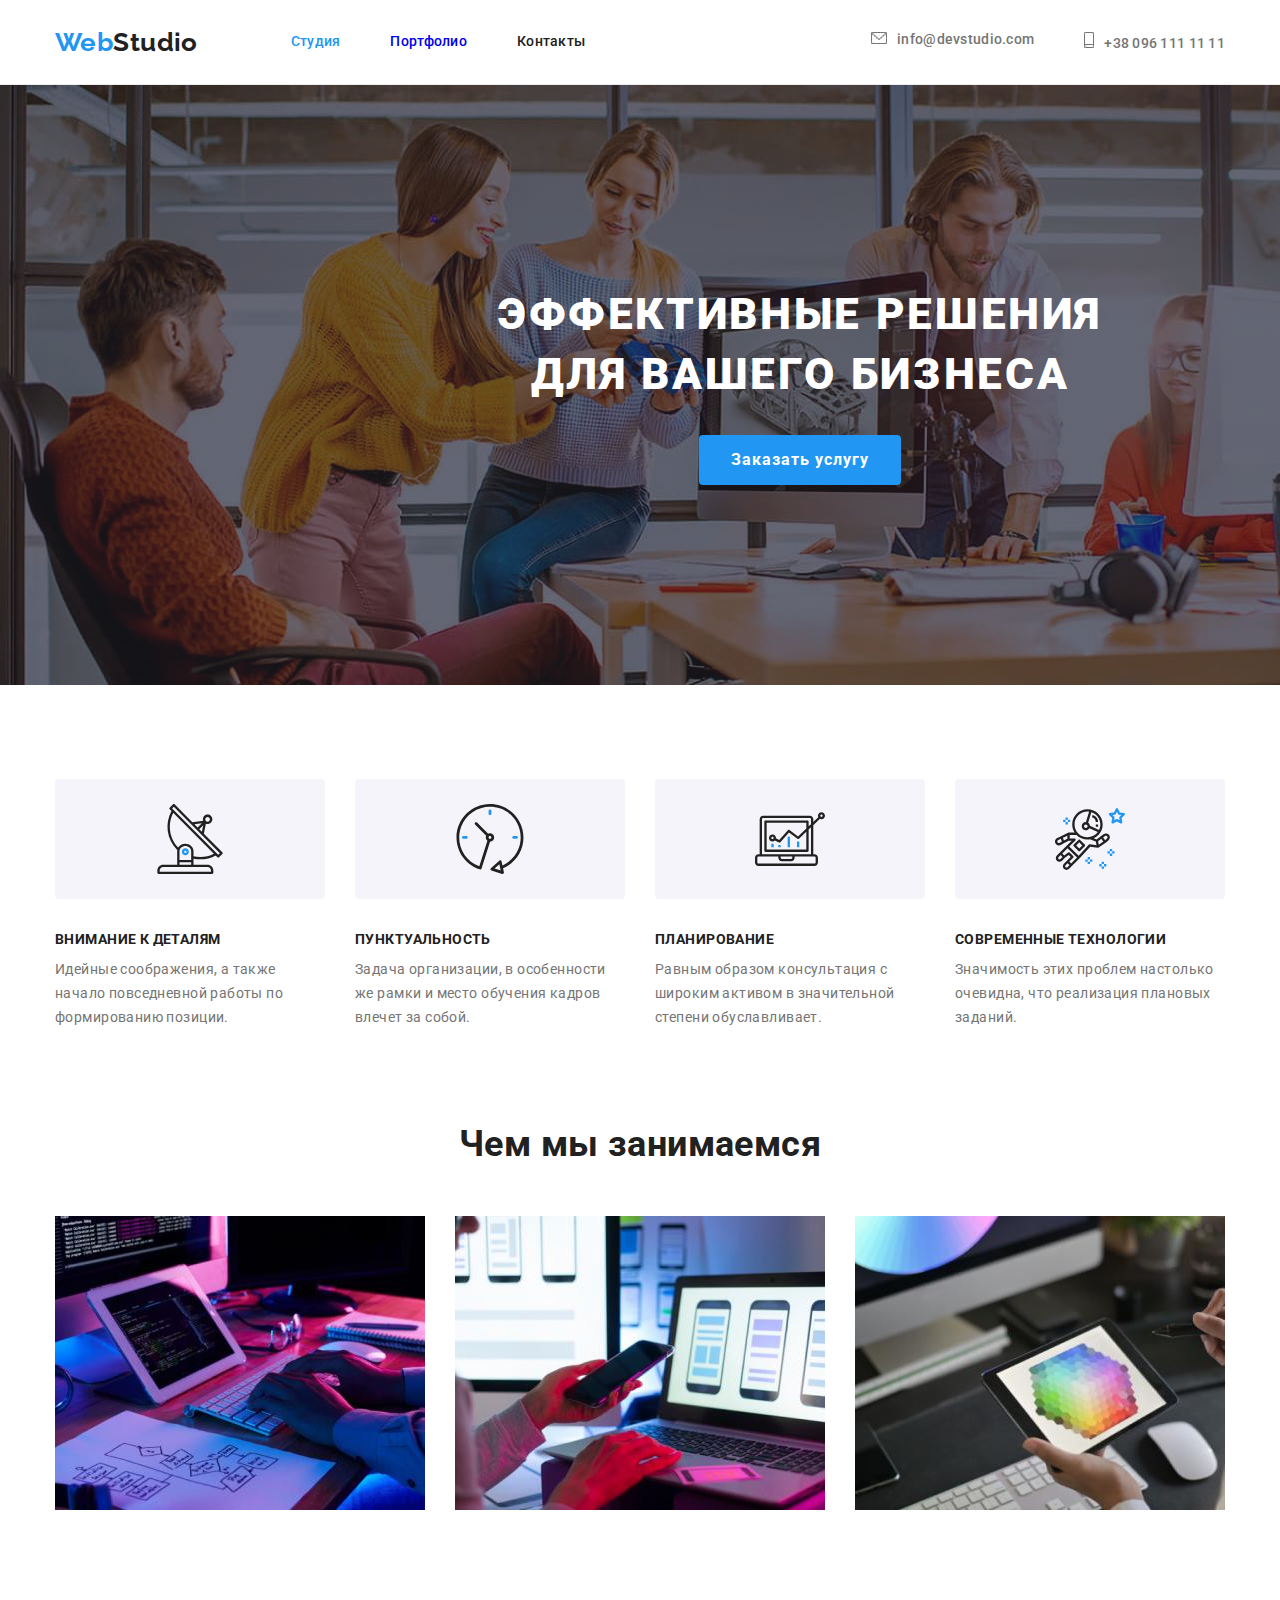
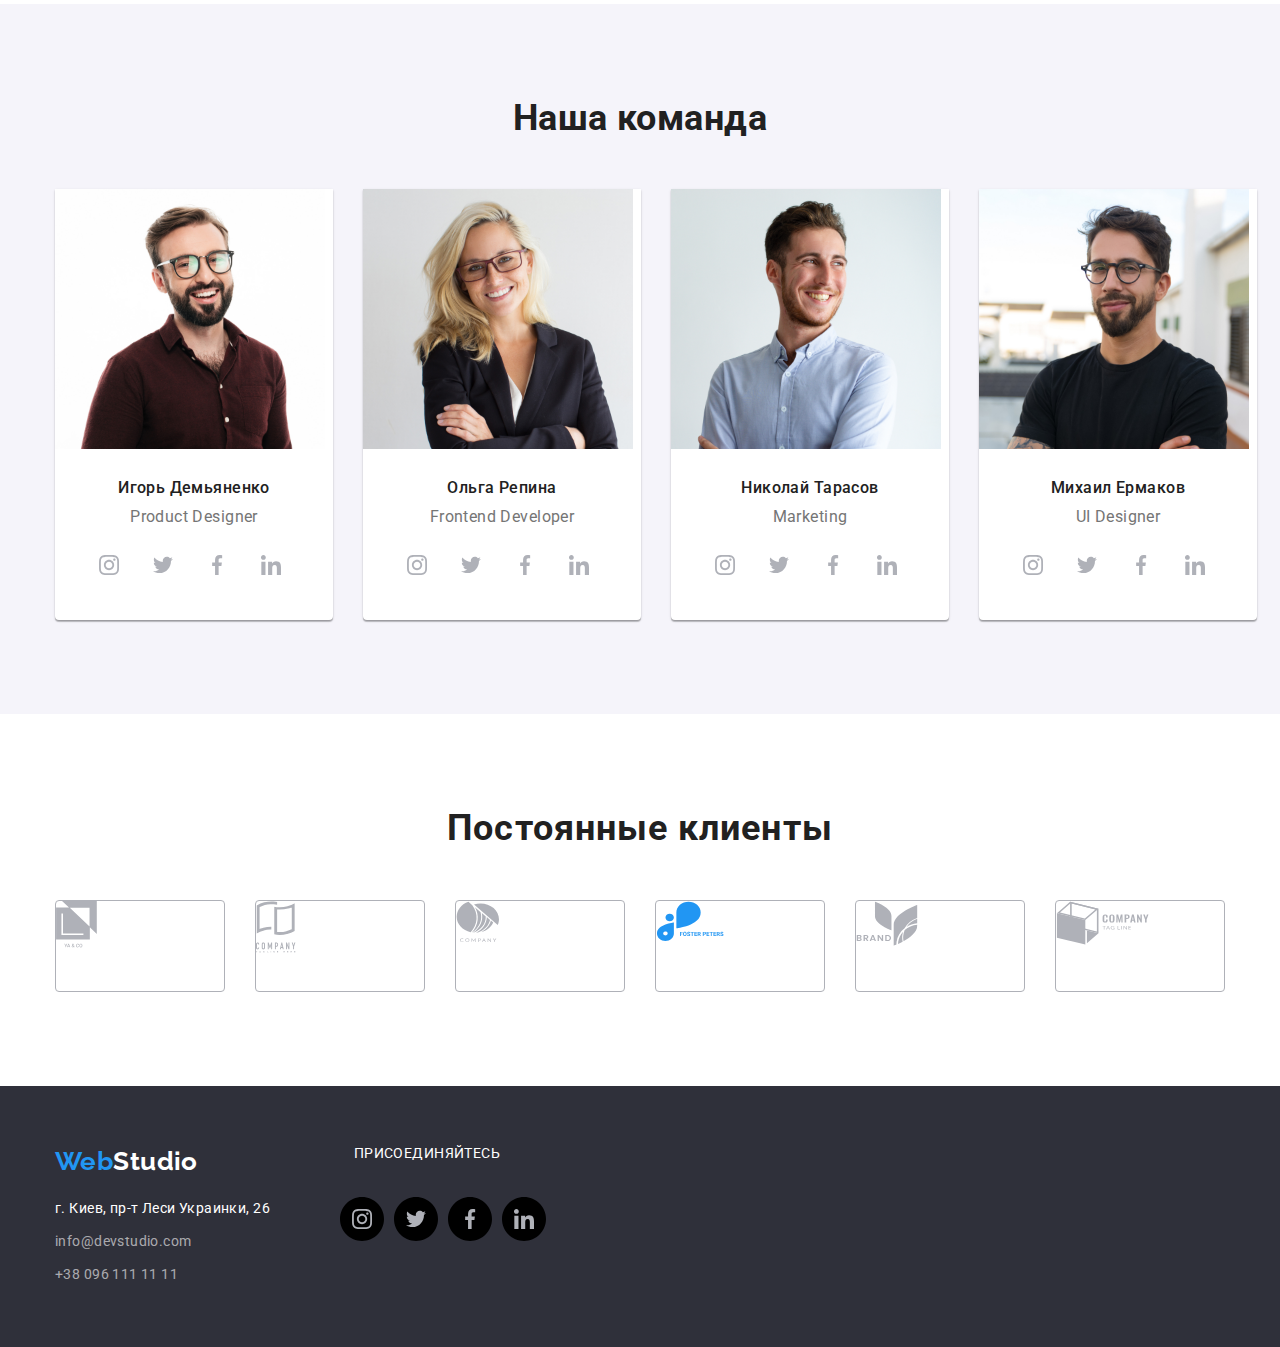
==== index.html @ 43d8c576 "home-work-help" ====
<!DOCTYPE html>
<html lang="ru">
<head>
    <meta charset="UTF-8">
    <meta http-equiv="X-UA-Compatible" content="IE=edge">
    <meta name="viewport" content="width=, initial-scale=1.0">
    <title>Document</title>
    <link href="https://fonts.googleapis.com/css2?family=Raleway:wght@700&family=Roboto:wght@400;500;700;900&display=swap"
        rel="stylesheet">
    <link rel="stylesheet" href="https://cdnjs.cloudflare.com/ajax/libs/modern-normalize/1.1.0/modern-normalize.min.css">  
 <link rel="stylesheet" href="./css/styles.css">
</head>

<body class="">
    
    <!-- шапка -->
   
    <header class="page-header"> 
        <div class="conteiner main-nav">  
        <nav class="contacts-header">
        <a class="logo" href ="">Web<span class="colortext">Studio</span></a> 
          <ul class="contacts">
                <li class="item"><a href="" class="contacts-link current">Студия</a></li>
                <li class="item"><a href="./portfolio.html" class="contacts-link">Портфолио</a></li>
                <li class="item"><a href="" class="contacts-link">Контакты</a></li>
            </ul>
       </nav>
            <ul class="social-link">
                <li class="items"><a href="mailto:info@devstudio.com" class="social-link-mail">info@devstudio.com</a>
                </li>
                <li class="items"><a href="tel:+380961111111" class="social-link-tel">+38 096 111 11 11</a>
                </li>
         </ul>
  
      </div>
    
    </header>
    <!-- Заказать услугу -->
    <main>
        <section class="section-main">
             <div class="conteiner">
       <h1 class="post-titel">Эффективные решения для вашего бизнеса</h1>
       <button class="post-button" type="button">Заказать услугу</button>
    
     </div>
    </section>
<!-- особенности -->
    <section class="section">
    <div class="conteiner">
<h2 hidden>Преимущества</h2>
<ul class="icon-benefit">
    <li> 
        <svg class="icon-decor" width="270" height="120">
        <use href="./imeges/icons.svg#icon-Group-1"></use></svg>
</li>
<li>
    <svg class="icon-decor" width="270" height="120">
    <use href="./imeges/icons.svg#icon-Group-2"></use></svg>
</li>
<li>
  <svg class="icon-decor" width="270" height="120">
 <use href="./imeges/icons.svg#icon-Group-3"></use></svg>
   
</li>
<li>
    <svg class="icon-decor" width="270" height="120">
    <use href="./imeges/icons.svg#icon-Group-4"></use></svg>
  
</li>
</ul>
<ul class="benefits">   
<li class="benefits-li">
    <h3 class="benefits-title">Внимание к деталям</h3>
    <p class="benefits-post">Идейные соображения, а также начало повседневной работы по формированию позиции.</p>
</li>
<li class="benefits-li clock">
   <h3 class="benefits-title">Пунктуальность</h3> 
   <p class="benefits-post">Задача организации, в особенности же рамки и место обучения кадров влечет за собой.</p>
</li>
<li class="benefits-li diagram">
   <h3 class="benefits-title">Планирование</h3> 
    <p class="benefits-post">Равным образом консультация с широким активом в значительной степени обуславливает.</p>
</li>
<li class="benefits-li astronaut">
    <h3 class="benefits-title">Современные технологии</h3>
    <p class="benefits-post">Значимость этих проблем настолько очевидна, что реализация плановых заданий.</p>
</li>
     </ul>  
     </div> 
    </section>
<!-- Чем мы занимаемся -->
        <section class="section over-work">
        <div class="conteiner">

      <h2 class="work">Чем мы занимаемся</h2>
          <ul class="gallery">
         <li class="foto">
         <img src="./imeges/box1.jpg" alt="робота на компьютере" width="370">
        </li>
           <li class="foto">
            <img src="./imeges/box2.jpg" alt="на экране ноутбука изображение мобильных телефонов" width="370">
        </li>
          <li class="foto">
            <img src="./imeges/box3.jpg" alt="на экране планшета изображена разноцветная геометрическая фигура" width="370">
           </li> 
        </ul>
  
    </div>
        </section>
<!-- Наша команда -->
        <section class="section over-comand">
<div class="conteiner comand">
            <h2 class="team">Наша команда</h2>
         <ul class="team-over">
            <li class="team-block">
                <img class="team-foto" src="./imeges/foto.jpg" alt="фото мужчины в очках и коричневой рубашке- Игорь Демьяненко" width="270">
                <h3 class="team-member">Игорь Демьяненко</h3>   
                <p class="team-post" lang="en">Product Designer</p>
        
            <ul class="icon-teams">
                <li>
                    <a class="icon-teams-link" href="">
                    <svg class="icon-link" width="44" height="44">
                    <use href="./imeges/icons.svg#icon-Ellipse-1"></use>
                    </svg></a>
                </li>
           
                <li class="">
                    <a class="icon-teams-link" href="">
                    <svg class="icon-link" width="44" height="44">
                        <use href="./imeges/icons.svg#icon-Ellipse-2"></use>
                    </svg></a>
                </li>
                <li>
                    <a class="icon-teams-link" href="">
                    <svg class="icon-link"width="44" height="44" >
                    <use href="./imeges/icons.svg#icon-Ellipse-3"></use>
                    </svg></a>
                </li>
                <li>
                    <a class="icon-teams-link" href="">
                    <svg class="icon-link" width="44" height="44">
                    <use href="./imeges/icons.svg#icon-Ellipse-4"></use>
                    </svg></a>
                </li>
              
            </ul>
            </li>
          
         <li class="team-block">
                <img class="team-foto" src="./imeges/foto(1).jpg" alt="фото блондинки в очках-Ольга Репина" width="270">
                <h3 class="team-member">Ольга Репина</h3> 
                <p class="team-post" lang="en">Frontend Developer</p>
        <ul class="icon-teams">
        <li>
            <a class="icon-teams-link" href="">
                <svg class="icon-link" width="44" height="44">
                <use href="./imeges/icons.svg#icon-Ellipse-1"></use>
                </svg></a>
        </li>
        <li>
            <a class="icon-teams-link" href="icon-teams-link">
                <svg class="icon-link" width="44" height="44">
                <use href="./imeges/icons.svg#icon-Ellipse-2"></use>
                </svg></a>
        </li>
        <li>
            <a class="icon-teams-link" href="icon-teams-link">
                <svg class="icon-link" width="44" height="44">
                <use href="./imeges/icons.svg#icon-Ellipse-3"></use>
                </svg></a>
        </li>
        <li>
            <a class="icon-teams-link" href="icon-teams-link">
                <svg class="icon-link" width="44" height="44">
                <use href="./imeges/icons.svg#icon-Ellipse-4"></use>
                </svg></a>
        </li>
   
        </ul>
           </li> 
            
           <li class="team-block">
                <img class="team-foto" src="./imeges/foto(3).jpg" alt="фото мужчины в голубой рушке-Николай Тарасов" width="270">
             <h3 class="team-member">Николай Тарасов</h3>
                <p class="team-post" lang="en">Marketing</p>
        <ul class="icon-teams">
            <li>
                <a class="icon-teams-link" href="">
                <svg class="icon-link" width="44" height="44">
                    <use href="./imeges/icons.svg#icon-Ellipse-1"></use>
                </svg></a>
            </li>
            <li>
                <a class="icon-teams-link" href="">
                <svg class="icon-link" width="44" height="44">
                    <use href="./imeges/icons.svg#icon-Ellipse-2"></use>
                </svg></a>
            </li>
            <li>
                <a class="icon-teams-link" href="">
                <svg class="icon-link" width="44" height="44">
                <use href="./imeges/icons.svg#icon-Ellipse-3"></use>
                </svg></a>
            </li>
            <li>
                <a class="icon-teams-link" href="">
                <svg class="icon-link" width="44" height="44">
                <use href="./imeges/icons.svg#icon-Ellipse-4"></use>
                </svg></a>
            </li>
        </ul>
            </li>
         <li class="team-block">
                <img class="team-foto" src="./imeges/foto(4).jpg" alt="фото мужчина в очках и черной футболке-Михаил Ермаков" width="270">
                <h3 class="team-member">Михаил Ермаков</h3> 
                <p class="team-post" lang="en">UI Designer</p>
        <ul class="icon-teams">
            <li>
                <a class="icon-teams-link" href="">
                    <svg class="icon-link" width="44" height="44">
                    <use href="./imeges/icons.svg#icon-Ellipse-1"></use>
                    </svg></a>
            </li>
            <li>
                <a class="icon-teams-link" href="">
                    <svg class="icon-link" width="44" height="44">
                    <use href="./imeges/icons.svg#icon-Ellipse-2"></use>
                    </svg></a>
            </li>
            <li>
                <a class="icon-teams-link" href="">
                    <svg class="icon-link" width="44" height="44">
                    <use href="./imeges/icons.svg#icon-Ellipse-3"></use>
                    </svg></a>
            </li>
            <li>
                <a class="icon-teams-link" href="">
                    <svg class="icon-link" width="44" height="44">
                    <use href="./imeges/icons.svg#icon-Ellipse-4"></use>
                    </svg></a>
            </li>
        </ul>
        </li>
   </ul>
    </div> 
        </section> 
  
    </main>

    <!-- Постоянные клиенты  -->
    <section class="section">
        <div class="conteiner">
            <h2 class="clients">Постоянные клиенты</h2>
            <ul class="logo-clients">
            <li>
                <a href="" class="logo-link">
                <svg class="icon-logo" width="41" height="46.7">
                    <use href="./imeges/icons.svg#icon-logo-1"></use>
                </svg>
                </a>
            </li>

            <li>
                <a href="" class="logo-link">
                <svg class="icon-logo" width="40" height="52">
                <use href="./imeges/icons.svg#icon-logo-2" class="hoho"></use>
                </svg>
                </a>
            </li> 
                
            <li>
                <a href="" class="logo-link">
                <svg class="icon-logo" width="43.46" height="41.18">
                <use href="./imeges/icons.svg#icon-logo-3"></use>
                </svg>
                </a>
            </li>
                
            <li>
                <a href="" class="logo-link">
                <svg class="icon-logo" width="84.44" height="40.62">
                <use href="./imeges/icons.svg#icon-logo-4"></use>
                </svg>
                </a>
            </li>
                
            <li>
                <a href="" class="logo-link">
                <svg class="icon-logo" width="62.54" height="45.43">
                <use href="./imeges/icons.svg#icon-logo-5"></use>
                </svg>
                </a>
                </li>
               
            <li>
                <a href="" class="logo-link">
                <svg class="icon-logo" width="93.79" height="43.93">
                <use href="./imeges/icons.svg#icon-logo-6"></use>
                </svg>
                </a>
            </li>
            </ul>
        </div>
    </section>
<!-- Подвал -->
    <footer class="footer">
<div class="conteiner">
    <div class="footer-box">
    <a class="logo web" href="">Web<span class="studiocolor">Studio</span></a>
     <p class="social-click">присоединяйтесь</p> 
     </div>
      
     <div class="footer-box-link">
    <address class="address">
            <ul class="link">
                <li class="lk-footer"><a href="" class="link-address">г. Киев, пр-т Леси Украинки, 26</a></li>
                <li class="lk-footer"><a href="mailto:info@devstudio.com" class="link-mail">info@devstudio.com</a></li>
                <li class="lk-footer"><a href="tel:+380961111111" class="link-tel">+38 096 111 11 11</a></li>
            </ul>
 </address>
<ul class="icon-footer">
    <li>
        <a class="icon-footer-link" href="">
            <svg class="footer-link" width="44" height="44">
                <use href="./imeges/icons.svg#icon-Ellipse-1"></use>
            </svg></a>
    </li>

    <li class="">
        <a class="icon-footer-link" href="">
            <svg class="footer-link" width="44" height="44">
                <use href="./imeges/icons.svg#icon-Ellipse-2"></use>
            </svg></a>
    </li>
    <li>
        <a class="icon-footer-link" href="">
            <svg class="footer-link" width="44" height="44">
                <use href="./imeges/icons.svg#icon-Ellipse-3"></use>
            </svg></a>
    </li>
    <li>
        <a class="icon-footer-link" href="">
            <svg class="footer-link" width="44" height="44">
                <use href="./imeges/icons.svg#icon-Ellipse-4"></use>
            </svg></a>
    </li>

</ul>
    </div>        
        
       </div>  
    </footer> 
</body>
</html>
---- css/styles.css ----
:root {--primary-text-color:#212121;
--titel-text-color:#757575;
--accent-color:#2196F3;
--primary-white-color:#FFFFFF;
--h-button-color:#188CE8;
--box-shadow-color:0px 4px 4px rgba(0, 0, 0, 0.15);
--color-link-footer:rgba(255, 255, 255, 0.6);
--select-button-color:#F5F4FA;
--background-color:#2F303A ;
--borderbox-portfolio-color:#EEEEEE;
}

html {
    box-sizing: border-box; }
    *,
    *::before,
    *::after {box-sizing: inherit;}

body {
    font-family: 'Roboto', sans-serif;
    font-size: 14px;
    letter-spacing: 0.03em;
    color: var(--primary-text-color);
    background-color: var(--primary-white-color);
}

a {text-decoration: none;
}
ul {list-style: none;
    padding: 0px;
    margin: 0px;
}
h1,h2,h3,h4,h5,h6,p {
margin: 0px;
}


/* Шапка */

.conteiner {
    width: 1200px;
    margin-left: auto;
    margin-right: auto;
    padding-left: 15px;
    padding-right: 15px;
    
}
.contacts-header {
    display: flex;
    align-items: center;
}
.logo {

    color: var(--accent-color);
    font-family: 'Raleway',
    sans-serif;
    font-weight: 700;
    font-size: 26px;
    line-height: 1.19;
    cursor: pointer; 
}

.colortext {
    
    color: var(--primary-text-color);
}

.contacts {
    color: var(--titel-text-color);
    font-weight: 500;
    line-height: 1.14;
    letter-spacing: 0.02em;
    cursor: pointer;
}

.contacts :visited {
    color: var(--primary-text-color);
}
.contacts :hover,.contacts :focus {
color: var(--accent-color);
}

.contacts .contacts-link.current {
    color: var(--accent-color);
}   

.social-link-mail,.social-link-tel {
    color: var(--titel-text-color);
        font-weight: 500;
        font-size: 14px;
        line-height: 1.14;
        letter-spacing: 0.02em;
    }

 .social-link :hover,.social-link :focus {
    color: var(--accent-color);
 }


/* Флекс контейнер в хедер */
.page-header {
border-bottom: 1px solid #ECECEC;
}

.main-nav {
    display: flex;  
}

.contacts-header {
    display: flex;
    align-items: center
}

 .logo {
     display: block;
     margin-right: 93px;
 }

.contacts,.social-link {
    display: flex;
}

.social-link {
    margin-left: auto;
}
.contacts .item,.social-link .items {
    margin-right: 50px;
   
}
.item:nth-child(3) {
    margin-right: 0px; 
}

.items:nth-child(2) {
    margin-right: 0px;
}
.contacts-link {
    display: block;
    padding-top: 32px;
    padding-bottom: 32px;
}
.social-link-mail,.social-link-tel  {
     display: block;
     padding-top: 32px;
     padding-bottom: 32px;
 }

 /* Фон и декоративные элементы в шапкe */
.social-link-mail::before {
    display: inline-block;
    content: "";
    height:12px;
    width: 16px;
    color: var(--titel-text-color);
    background-size: contain;
    background-position: center;
    background-repeat: no-repeat;
    margin-right: 10px;
}

.social-link-mail::before {
background-image: url(../imeges/envelope.jpg);
}

 .social-link-mail::before :hover {
color: var(--accent-color);
}

.social-link-tel::before {
    display: inline-block;
    content: "";
    height: 16px;
    width: 10px;
    color: var(--titel-text-color);
    background-size: contain;
    background-position: center;
    background-repeat: no-repeat;
    margin-right: 10px;
}
.social-link-tel::before {
    background-image: url(../imeges/smartphone.jpg);
}
.social-link-tel::before :hover {
    color: var(--accent-color);
}
   /* Заказать услугу */

   .section-main {
  background-color: var(--background-color);
  padding-bottom: 200px;
  padding-top: 200px;
  text-align: center;

}
.section {
    padding-top: 94px;
    padding-bottom: 94px;
   }

  .post-titel 
  { 
    color: var(--primary-white-color);
    font-weight: 900;
    font-size: 44px;
    line-height: 1.36;
    text-align: center;
    letter-spacing: 0.06em;
    text-transform: uppercase;
   
    margin: 0px auto;
    margin-bottom: 30px;
    width: 696px;
  }

.post-button {
        color: var(--primary-white-color);
        background-color: var(--accent-color);
        font-weight: 700;
        font-size: 16px;
        line-height: 30px;
       
        display: flex;
        align-items: center;
        text-align: center;
        cursor: pointer;
        border-radius: 4px;
        border: none;
        margin: 0px auto;
        padding: 10px 32px 10px 32px;
        letter-spacing: 0.06em;
}

.post-button:hover,.post-button:focus {
    background-color: var(--h-button-color);
}
    
/* Фон и декор. елементы в разделе "заказать услугу" */
.section-main {
    min-width: 1600px;
    height: 600px;
    background-image: url(../imeges/img.jpg);
    margin-left: auto;
    margin-right: auto;
    background-size: contain;
    background-position: center;
    background-repeat: no-repeat;
    background-image: linear-gradient(to right,rgba(47, 48, 58, 0.4),
    rgba(47, 48, 58, 0.4)),
    url(../imeges/img.jpg);
}


/* Оссобенности */

.benefits {
   display: flex; 
}
.benefits-li {
    width: 270px;
    margin-right: 30px;
    margin-top: 0px;
    margin-bottom: 0px;
  
}
.benefits-li:nth-child(4) {
    margin-right: 0px; 
    padding-left: 0px;
    padding-right: 0px;   
}
.benefits-title {
    font-size: 14px;
    font-weight: 700;
    line-height: 1.14;
    text-transform: uppercase;
    margin-top: 0px;
    margin-bottom: 10px;
}
.benefits-post {
        color: var(--titel-text-color);
        font-weight: 400;
        line-height: 1.71;
        margin-top: 0px;
        margin-bottom: 0px;
}

/* Декоративные ел. в разделе оссобенности  */
.icon-benefit {
    display: flex;
}
.icon-decor {
    margin-right: 30px;
    margin-bottom: 30px;
}
.icon-decor:nth-child(4) {
    margin-right: 0px;
}
.icon-denefit:hover {
color: var(--accent-color);
}
/* Чем мы занимаемся */
.over-work {
    padding-top: 0px;
}
.work { 
        margin-bottom: 50px;
        text-align: center;
        align-items: center;

        font-weight: 700;
        font-size: 36px;
        line-height: 1.16;   
    }

.gallery {
    display: flex;
}

.foto {
    display: block;
    width: 370px;
    margin-right: 30px;
    margin-bottom: 0px;

}
.foto:nth-child(3) {
    margin-right: 0px;
    padding-right: 0px;
}

img {
     display: block;
     max-width: 100%;
     height: auto;
}

/* Фон и декор. ел. в разделе особенности. */



/* Наша команда */

.over-comand {
    background-color: var(--select-button-color);
    align-items: center;
}

.team {
    
        font-weight: 700;
        font-size: 36px;
        line-height: 1.16;

        text-align: center;
        margin-top: 0px;
        margin-bottom: 50px;
        }

 .team-over {
         display: flex;
 }
 .team-block {
    background-color: var(--primary-white-color);
    border-radius: 0px 0px 4px 4px;
    margin-right: 30px; 
 }
 .team-block:nth-child(4) {
     margin-right: 0px;
 }
 /* .team-block:nth-child(4) {
    margin-right: 0px;
 } */
 .team-foto {
          width: 270px;
          margin-top: 0px;
          margin-bottom: 30px;
 }
 .team-member {
        font-weight: 500;
        font-size: 16px;
        line-height: 1.18;
        text-align: center;
        margin-top: 0px;
        margin-bottom: 10px; 
 }

.team-post {
    color: var(--titel-text-color);
        font-size: 16px;
        line-height: 1.18;
        text-align: center;
        margin: 0px;
        margin-bottom: 16px;
}

/* Тень в разделе наша команда  */
.team-block {
    box-shadow: 0px 1px 3px rgba(0, 0, 0, 0.12),
     0px 1px 1px rgba(0, 0, 0, 0.14), 
     0px 2px 1px rgba(0, 0, 0, 0.2);
}

/* Декоративные ел. в разделе наша команда */

.icon-teams {
    display: flex;
    margin-bottom: 30px;
    margin-left: 32px;
    margin-right: 30px;
    padding: 0px; 
}

.icon-teams-link {
    
    padding: 0px;
    margin: 0px;
    border: none; 
    fill: var(--titel-text-color);
    border-radius: 50%;    
}

.icon-link
 { margin-bottom: 0px;
    margin-right: 10px;
    background-position: center;
    fill: none 
}
.icon-link:nth-child(4) {
    margin-right: 0px;
}
.icon-link :hover {
    fill: var(--accent-color);
}

/* Постоянные клиенты */

.clients {
        font-weight: 700;
        font-size: 36px;
        line-height: 1.16;
        text-align: center;
        letter-spacing: 0.03em;
      
        margin-top: 0px;
        margin-bottom: 50px;
}
/* 
Декоративные ел. в разделе Постоянные клиенты */
.logo-clients {
    display: flex;
    margin-left: auto;
    margin-right: auto; 
}

.logo-link {
display: block;
width: 170px;
height: 92px; 
color: rgba(175, 177, 184, 1);
border: 1px solid rgba(175, 177, 184, 1);
border-radius: 4px;
margin-right: 30px;
}

.logo-link:nth-child(6) {
    margin-right: 0px;
}
.logo-link:hover {
    fill: var(--accent-color);
}
.icon-logo {
fill:rgba(175, 177, 184, 1);
margin: auto;
background-size: cover;
background-position: center;
} 

.icon-logo :hover {
    fill: var(--accent-color);
}
/* Подвал */

.footer {
    color: var(--primary-white-color);
    background-color: var(--background-color);
    margin: 0px;
    padding-top: 60px;
    padding-bottom: 60px;

}

.web {
    margin: 0px 0px 20px 0px;
    color: var(--accent-color);

}
.studiocolor {
    margin: 0px 0px 20px 0px;
    color: var(--primary-white-color);
}

.link {
    display: block;
    margin-top: 0px;
    margin-bottom: 0px;
    padding: 0px;

    font-weight: 400;
    line-height: 1.71;
    font-style: normal;
}

.lk-footer {
    margin-bottom: 9px;
}
.lk-footer:nth-child(3n) {
   margin-bottom: 0px;
}

.link-address {
    color: var(--primary-white-color);
    margin-right: 70px;
}

.link-mail,
.link-tel {
    color: var(--color-link-footer);
}
/* 
.social {
        display: flex;
        position: absolute;
        width: 206px;
} */
.social-click {
 display: inline;
    font-size: 14px;
    line-height: 1.14;
    letter-spacing: 0.03em;
    text-transform: uppercase;
    margin-bottom: 20px;
    margin-left: 156px;
    padding: 0px;

}

/* Декоративные ел. в футер */
.footer-box {
    display: flex;
}

.icon-footer {
    display: flex;
} 

.icon-footer-link {
    margin-right: 10px; 
}

.footer-box-link {
    display: flex;
}
.footer-link {

}
.footer-link :hover {
    fill: var(--accent-color);
   }
.

/* Портфолио страница сайта №2 */

/* Портфолио */


.buttons {
    display: flex;
    justify-content: center;
    margin-top: 0px;
    margin-bottom: 50px;
    padding: 0px;  
}

.botton + .botton {
    margin-left: 8px;
}
.botton {
    display: inline-block;
    
    margin-top: 0px;
    margin-bottom: 0px;
    padding-bottom: 0px;  
}


.button-iten:hover,.button-iten:focus 
{
    color: var(--primary-white-color);
    background-color: var(--accent-color);
    }
    /* .button-iten :not(:nth-child(5n)) {
    margin-right: 8px;
} */
.button-iten
{   padding: 6px 22px;
     border: none;
     border-radius: 4px;

    background-color: var(--select-button-color);
    font-weight: 500;
    font-size: 16px;
    line-height: 1.62;
    text-align: center;
    cursor: pointer;
}


/* Тень в портфолио (кнопки-ховер) */
.buttons :hover,.buttons :focus {
    box-shadow: 0px 3px 1px rgba(0, 0, 0, 0.1), 
    0px 1px 2px rgba(0, 0, 0, 0.08),
     0px 2px 2px rgba(0, 0, 0, 0.12);
}


/* Проекты */

.portfolio {
    display: flex;
    flex-wrap: wrap;
    box-sizing: border-box;
    padding-left: 0px; 
    
}
.project {
    width: 370px;
    margin-right: 30px;
    margin-bottom: 30px;
   
}

.project:nth-child(3n) {
margin-right: 0px;
}

.project:nth-last-child(-n + 3) {
    margin-bottom: 0px;
}

.block-project{
    padding-top: 20px;
    padding-bottom: 20px;
    padding-left: 24px;
    padding-right: 24px;
    border-bottom: 1px solid #EEEEEE;
    border-right: 1px solid #EEEEEE;
    border-left: 1px solid #EEEEEE;
}

.project-img { 
    margin-top: 0px;
    margin-bottom: 0px;
}
   .project-name 
   {margin-top: 0px;
    margin-bottom: 4px;
 
   color: var(--primary-text-color);
   font-weight: 700;
   font-size: 18px;
   line-height: 2;
   letter-spacing: 0.06em;
}

.project-text
{   margin-top: 0px;
    margin-bottom: 0px;

    color: var(--titel-text-color);
    font-size: 16px;
    line-height: 1.88; 
}

.last {
    margin-bottom: 0px;
}

/* Тень в портфолио (проекты) */

.portfolio :hover {
    cursor: pointer;
box-shadow: 0px 1px 1px rgba(0, 0, 0, 0.12), 
0px 4px 4px rgba(0, 0, 0, 0.06),
1px 4px 6px rgba(0, 0, 0, 0.16);
}
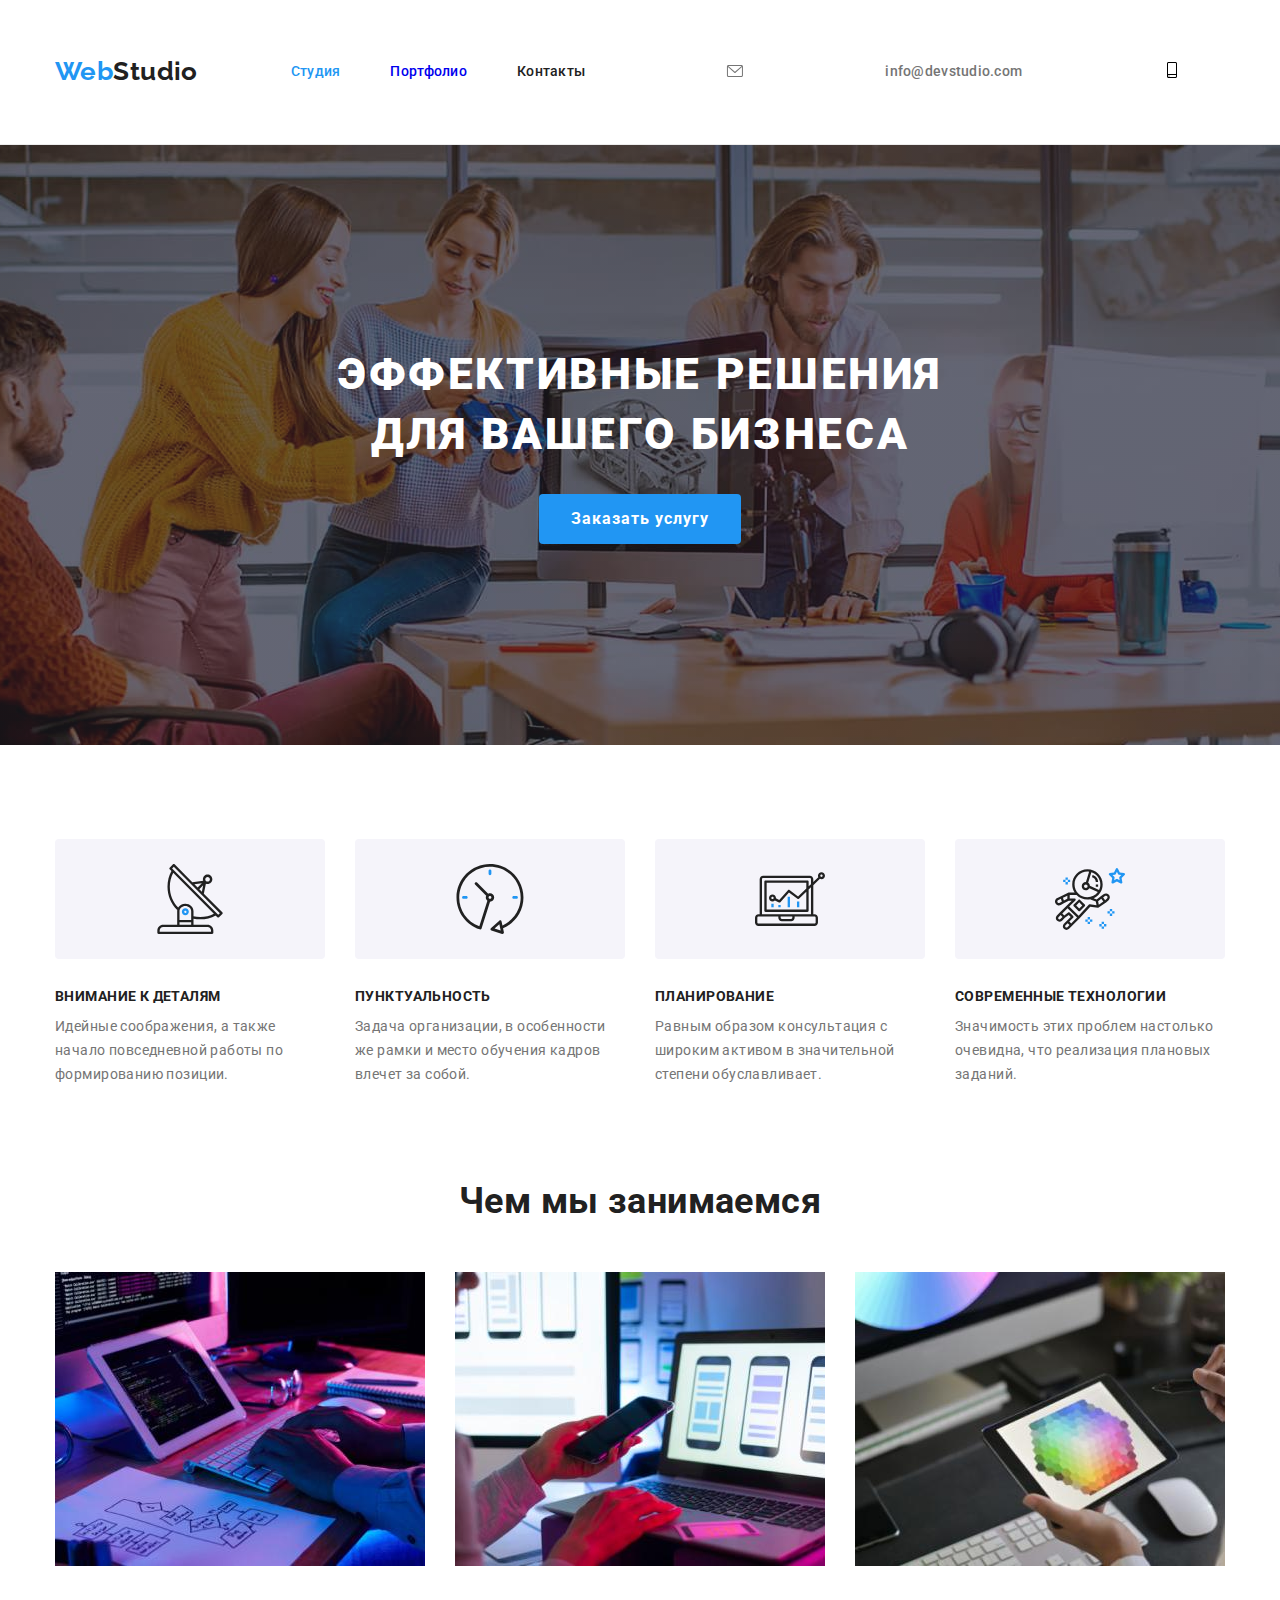
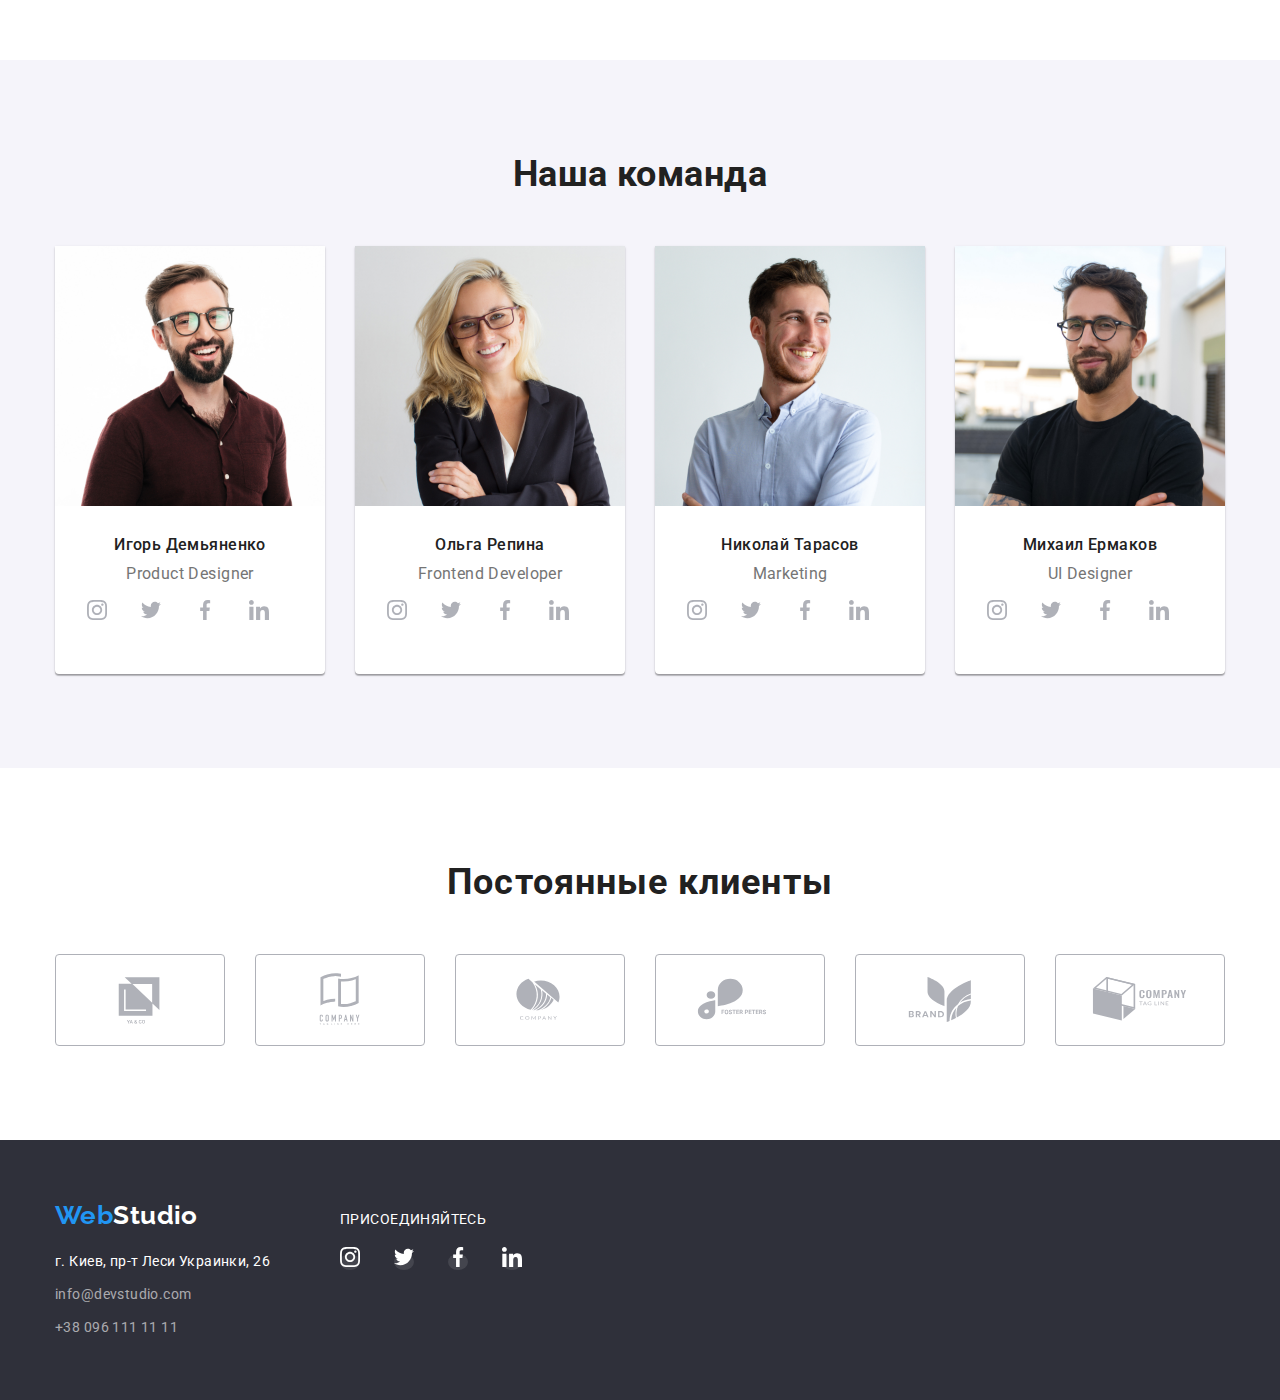
==== commit 1a0db4c3: "home-work" ====
--- a/index.html
+++ b/index.html
@@ -25,8 +25,24 @@
                 <li class="item"><a href="" class="contacts-link">Контакты</a></li>
             </ul>
        </nav>
-            <ul class="social-link">
-                <li class="items"><a href="mailto:info@devstudio.com" class="social-link-mail">info@devstudio.com</a>
+            <ul class="items-icon">
+            <li class="icon-item">
+                <a class="envelope" href="">
+                    <svg class="icon-envelope" wight="16" height="12">
+                        <use href="./imeges/icons.svg#icon-envelope"></use>
+                    </svg>
+                </a>
+            </li>
+                <li class="items">
+                    <a href="mailto:info@devstudio.com" class="social-link-mail">info@devstudio.com</a>
+                </li>
+
+                <li class="icon-item">
+                    <a class="smartphone" href="">
+               <svg class="icon-smartphone" wight="10" height="16">
+               <use href="./imeges/icons.svg#icon-smartphone"></use>
+               </svg>
+                    </a>
                 </li>
                 <li class="items"><a href="tel:+380961111111" class="social-link-tel">+38 096 111 11 11</a>
                 </li>
@@ -48,26 +64,32 @@
     <section class="section">
     <div class="conteiner">
 <h2 hidden>Преимущества</h2>
-<ul class="icon-benefit">
-    <li> 
-        <svg class="icon-decor" width="270" height="120">
-        <use href="./imeges/icons.svg#icon-Group-1"></use></svg>
-</li>
-<li>
-    <svg class="icon-decor" width="270" height="120">
-    <use href="./imeges/icons.svg#icon-Group-2"></use></svg>
-</li>
-<li>
-  <svg class="icon-decor" width="270" height="120">
- <use href="./imeges/icons.svg#icon-Group-3"></use></svg>
-   
-</li>
-<li>
-    <svg class="icon-decor" width="270" height="120">
-    <use href="./imeges/icons.svg#icon-Group-4"></use></svg>
-  
-</li>
-</ul>
+<div class="icon-benefit-decor">
+    <div class="icon-benefit">
+        <svg class="icon-decor" width="70" height="70">
+            <use href="./imeges/icons.svg#icon-antenna"></use>
+        </svg>
+    </div>
+    <div class="icon-benefit">
+        <svg class="icon-decor" width="70" height="70">
+            <use href="./imeges/icons.svg#icon-clock"></use>
+        </svg>
+    </div>
+
+    <div class="icon-benefit">
+        <svg class="icon-decor" width="70" height="70">
+            <use href="./imeges/icons.svg#icon-diagram"></use>
+        </svg>
+    </div>
+
+    <div class="icon-benefit">
+        <svg class="icon-decor" width="70" height="70">
+            <use href="./imeges/icons.svg#icon-astronaut"></use>
+        </svg>
+    </div>
+
+</div>
+
 <ul class="benefits">   
 <li class="benefits-li">
     <h3 class="benefits-title">Внимание к деталям</h3>
@@ -118,29 +140,29 @@
                 <p class="team-post" lang="en">Product Designer</p>
         
             <ul class="icon-teams">
-                <li>
+                <li class="icon-teams-links">
                     <a class="icon-teams-link" href="">
-                    <svg class="icon-link" width="44" height="44">
-                    <use href="./imeges/icons.svg#icon-Ellipse-1"></use>
+                    <svg class="icon-link" width="20" height="20">
+                    <use href="./imeges/icons.svg#icon-instagram"></use>
                     </svg></a>
                 </li>
            
-                <li class="">
+                <li class="icon-teams-links">
                     <a class="icon-teams-link" href="">
-                    <svg class="icon-link" width="44" height="44">
-                        <use href="./imeges/icons.svg#icon-Ellipse-2"></use>
-                    </svg></a>
-                </li>
-                <li>
+                    <svg class="icon-link" width="20" height="20">
+                        <use href="./imeges/icons.svg#icon-twitter"></use>
+                    </svg></a>
+                </li>
+                <li class="icon-teams-links">
                     <a class="icon-teams-link" href="">
-                    <svg class="icon-link"width="44" height="44" >
-                    <use href="./imeges/icons.svg#icon-Ellipse-3"></use>
-                    </svg></a>
-                </li>
-                <li>
+                    <svg class="icon-link" width="20" height="20" >
+                    <use href="./imeges/icons.svg#icon-facebook"></use>
+                    </svg></a>
+                </li>
+                <li class="icon-teams-links">
                     <a class="icon-teams-link" href="">
-                    <svg class="icon-link" width="44" height="44">
-                    <use href="./imeges/icons.svg#icon-Ellipse-4"></use>
+                    <svg class="icon-link" width="20" height="20">
+                    <use href="./imeges/icons.svg#icon-linkedin"></use>
                     </svg></a>
                 </li>
               
@@ -151,32 +173,34 @@
                 <img class="team-foto" src="./imeges/foto(1).jpg" alt="фото блондинки в очках-Ольга Репина" width="270">
                 <h3 class="team-member">Ольга Репина</h3> 
                 <p class="team-post" lang="en">Frontend Developer</p>
+
         <ul class="icon-teams">
-        <li>
-            <a class="icon-teams-link" href="">
-                <svg class="icon-link" width="44" height="44">
-                <use href="./imeges/icons.svg#icon-Ellipse-1"></use>
-                </svg></a>
-        </li>
-        <li>
-            <a class="icon-teams-link" href="icon-teams-link">
-                <svg class="icon-link" width="44" height="44">
-                <use href="./imeges/icons.svg#icon-Ellipse-2"></use>
-                </svg></a>
-        </li>
-        <li>
-            <a class="icon-teams-link" href="icon-teams-link">
-                <svg class="icon-link" width="44" height="44">
-                <use href="./imeges/icons.svg#icon-Ellipse-3"></use>
-                </svg></a>
-        </li>
-        <li>
-            <a class="icon-teams-link" href="icon-teams-link">
-                <svg class="icon-link" width="44" height="44">
-                <use href="./imeges/icons.svg#icon-Ellipse-4"></use>
-                </svg></a>
-        </li>
-   
+            <li class="icon-teams-links">
+                <a class="icon-teams-link" href="">
+                    <svg class="icon-link" width="20" height="20">
+                    <use href="./imeges/icons.svg#icon-instagram"></use>
+                    </svg></a>
+            </li>
+        
+            <li class="icon-teams-links">
+                <a class="icon-teams-link" href="">
+                    <svg class="icon-link" width="20" height="20">
+                    <use href="./imeges/icons.svg#icon-twitter"></use>
+                    </svg></a>
+            </li>
+            <li class="icon-teams-links">
+                <a class="icon-teams-link" href="">
+                    <svg class="icon-link" width="20" height="20">
+                    <use href="./imeges/icons.svg#icon-facebook"></use>
+                    </svg></a>
+            </li>
+            <li class="icon-teams-links">
+                <a class="icon-teams-link" href="">
+                    <svg class="icon-link" width="20" height="20">
+                    <use href="./imeges/icons.svg#icon-linkedin"></use>
+                    </svg></a>
+            </li>
+        
         </ul>
            </li> 
             
@@ -184,62 +208,68 @@
                 <img class="team-foto" src="./imeges/foto(3).jpg" alt="фото мужчины в голубой рушке-Николай Тарасов" width="270">
              <h3 class="team-member">Николай Тарасов</h3>
                 <p class="team-post" lang="en">Marketing</p>
-        <ul class="icon-teams">
-            <li>
-                <a class="icon-teams-link" href="">
-                <svg class="icon-link" width="44" height="44">
-                    <use href="./imeges/icons.svg#icon-Ellipse-1"></use>
-                </svg></a>
-            </li>
-            <li>
-                <a class="icon-teams-link" href="">
-                <svg class="icon-link" width="44" height="44">
-                    <use href="./imeges/icons.svg#icon-Ellipse-2"></use>
-                </svg></a>
-            </li>
-            <li>
-                <a class="icon-teams-link" href="">
-                <svg class="icon-link" width="44" height="44">
-                <use href="./imeges/icons.svg#icon-Ellipse-3"></use>
-                </svg></a>
-            </li>
-            <li>
-                <a class="icon-teams-link" href="">
-                <svg class="icon-link" width="44" height="44">
-                <use href="./imeges/icons.svg#icon-Ellipse-4"></use>
-                </svg></a>
-            </li>
-        </ul>
-            </li>
+    
+                <ul class="icon-teams">
+        <li class="icon-teams-links">
+            <a class="icon-teams-link" href="">
+                <svg class="icon-link" width="20" height="20">
+                <use href="./imeges/icons.svg#icon-instagram"></use>
+                </svg></a>
+        </li>
+    
+        <li class="icon-teams-links">
+            <a class="icon-teams-link" href="">
+                <svg class="icon-link" width="20" height="20">
+                <use href="./imeges/icons.svg#icon-twitter"></use>
+                </svg></a>
+        </li>
+        <li class="icon-teams-links">
+            <a class="icon-teams-link" href="">
+                <svg class="icon-link" width="20" height="20">
+                <use href="./imeges/icons.svg#icon-facebook"></use>
+                </svg></a>
+        </li>
+        <li class="icon-teams-links">
+            <a class="icon-teams-link" href="">
+                <svg class="icon-link" width="20" height="20">
+                <use href="./imeges/icons.svg#icon-linkedin"></use>
+                </svg></a>
+        </li>
+    
+          </ul>
+        </li>
          <li class="team-block">
                 <img class="team-foto" src="./imeges/foto(4).jpg" alt="фото мужчина в очках и черной футболке-Михаил Ермаков" width="270">
                 <h3 class="team-member">Михаил Ермаков</h3> 
                 <p class="team-post" lang="en">UI Designer</p>
-        <ul class="icon-teams">
-            <li>
-                <a class="icon-teams-link" href="">
-                    <svg class="icon-link" width="44" height="44">
-                    <use href="./imeges/icons.svg#icon-Ellipse-1"></use>
-                    </svg></a>
-            </li>
-            <li>
-                <a class="icon-teams-link" href="">
-                    <svg class="icon-link" width="44" height="44">
-                    <use href="./imeges/icons.svg#icon-Ellipse-2"></use>
-                    </svg></a>
-            </li>
-            <li>
-                <a class="icon-teams-link" href="">
-                    <svg class="icon-link" width="44" height="44">
-                    <use href="./imeges/icons.svg#icon-Ellipse-3"></use>
-                    </svg></a>
-            </li>
-            <li>
-                <a class="icon-teams-link" href="">
-                    <svg class="icon-link" width="44" height="44">
-                    <use href="./imeges/icons.svg#icon-Ellipse-4"></use>
-                    </svg></a>
-            </li>
+        
+                <ul class="icon-teams">
+            <li class="icon-teams-links">
+                <a class="icon-teams-link" href="">
+                    <svg class="icon-link" width="20" height="20">
+                        <use href="./imeges/icons.svg#icon-instagram"></use>
+                    </svg></a>
+            </li>
+        
+            <li class="icon-teams-links">
+                <a class="icon-teams-link" href="">
+                    <svg class="icon-link" width="20" height="20">
+                        <use href="./imeges/icons.svg#icon-twitter"></use>
+                    </svg></a>
+            </li>
+            <li class="icon-teams-links">
+                <a class="icon-teams-link" href="">
+                    <svg class="icon-link" width="20" height="20">
+                        <use href="./imeges/icons.svg#icon-facebook"></use>
+                    </svg></a>
+            </li>
+            <li class="icon-teams-links">
+                <a class="icon-teams-link" href="">
+                    <svg class="icon-link" width="20" height="20">
+                        <use href="./imeges/icons.svg#icon-linkedin"></use>
+                    </svg></a>
+            </li>
+        
         </ul>
         </li>
    </ul>
@@ -253,50 +283,50 @@
         <div class="conteiner">
             <h2 class="clients">Постоянные клиенты</h2>
             <ul class="logo-clients">
-            <li>
-                <a href="" class="logo-link">
-                <svg class="icon-logo" width="41" height="46.7">
-                    <use href="./imeges/icons.svg#icon-logo-1"></use>
-                </svg>
-                </a>
-            </li>
-
-            <li>
-                <a href="" class="logo-link">
-                <svg class="icon-logo" width="40" height="52">
-                <use href="./imeges/icons.svg#icon-logo-2" class="hoho"></use>
+            <li class="logo-clients-link">
+                <a href="" class="logo-link">
+                <svg class="icon-logo" width="106" height="60">
+                    <use href="./imeges/icons.svg#icon-Logo1"></use>
+                </svg>
+                </a>
+            </li>
+
+            <li class="logo-clients-link">
+                <a href="" class="logo-link">
+                <svg class="icon-logo" width="106" height="60">
+                <use href="./imeges/icons.svg#icon-Logo2" class="hoho"></use>
                 </svg>
                 </a>
             </li> 
                 
-            <li>
-                <a href="" class="logo-link">
-                <svg class="icon-logo" width="43.46" height="41.18">
-                <use href="./imeges/icons.svg#icon-logo-3"></use>
+            <li class="logo-clients-link">
+                <a href="" class="logo-link">
+                <svg class="icon-logo" width="106" height="60">
+                <use href="./imeges/icons.svg#icon-Logo3"></use>
                 </svg>
                 </a>
             </li>
                 
-            <li>
-                <a href="" class="logo-link">
-                <svg class="icon-logo" width="84.44" height="40.62">
-                <use href="./imeges/icons.svg#icon-logo-4"></use>
+            <li class="logo-clients-link">
+                <a href="" class="logo-link">
+                <svg class="icon-logo" width="106" height="60">
+                <use href="./imeges/icons.svg#icon-Logo4"></use>
                 </svg>
                 </a>
             </li>
                 
-            <li>
-                <a href="" class="logo-link">
-                <svg class="icon-logo" width="62.54" height="45.43">
-                <use href="./imeges/icons.svg#icon-logo-5"></use>
+            <li class="logo-clients-link">
+                <a href="" class="logo-link">
+                <svg class="icon-logo" width="106" height="60">
+                <use href="./imeges/icons.svg#icon-Logo5"></use>
                 </svg>
                 </a>
                 </li>
                
-            <li>
-                <a href="" class="logo-link">
-                <svg class="icon-logo" width="93.79" height="43.93">
-                <use href="./imeges/icons.svg#icon-logo-6"></use>
+            <li class="logo-clients-link">
+                <a href="" class="logo-link">
+                <svg class="icon-logo" width="106" height="60">
+                <use href="./imeges/icons.svg#icon-Logo6"></use>
                 </svg>
                 </a>
             </li>
@@ -304,52 +334,53 @@
         </div>
     </section>
 <!-- Подвал -->
-    <footer class="footer">
-<div class="conteiner">
-    <div class="footer-box">
-    <a class="logo web" href="">Web<span class="studiocolor">Studio</span></a>
-     <p class="social-click">присоединяйтесь</p> 
-     </div>
-      
-     <div class="footer-box-link">
-    <address class="address">
+<footer class="footer">
+    <div class="conteiner box-footer">
+<div class="footer-box">
+        <a class="logo web" href="">Web<span class="studiocolor">Studio</span></a>
+        <address class="address">
             <ul class="link">
                 <li class="lk-footer"><a href="" class="link-address">г. Киев, пр-т Леси Украинки, 26</a></li>
                 <li class="lk-footer"><a href="mailto:info@devstudio.com" class="link-mail">info@devstudio.com</a></li>
-                <li class="lk-footer"><a href="tel:+380961111111" class="link-tel">+38 096 111 11 11</a></li>
+                <li class="lk-footer tel"><a href="tel:+380961111111" class="link-tel">+38 096 111 11 11</a></li>
             </ul>
- </address>
-<ul class="icon-footer">
-    <li>
-        <a class="icon-footer-link" href="">
-            <svg class="footer-link" width="44" height="44">
-                <use href="./imeges/icons.svg#icon-Ellipse-1"></use>
-            </svg></a>
-    </li>
-
-    <li class="">
-        <a class="icon-footer-link" href="">
-            <svg class="footer-link" width="44" height="44">
-                <use href="./imeges/icons.svg#icon-Ellipse-2"></use>
-            </svg></a>
-    </li>
-    <li>
-        <a class="icon-footer-link" href="">
-            <svg class="footer-link" width="44" height="44">
-                <use href="./imeges/icons.svg#icon-Ellipse-3"></use>
-            </svg></a>
-    </li>
-    <li>
-        <a class="icon-footer-link" href="">
-            <svg class="footer-link" width="44" height="44">
-                <use href="./imeges/icons.svg#icon-Ellipse-4"></use>
-            </svg></a>
-    </li>
-
-</ul>
-    </div>        
-        
-       </div>  
-    </footer> 
+        </address> 
+</div>
+
+
+ <div class="footer-box-icon">
+<p class="social-click">присоединяйтесь</p>
+    <ul class="icon-footer">
+        <li class="class-footer">
+            <a class="icon-footer-link" href="">
+                <svg class="footer-link" width="20" height="20">
+                    <use href="./imeges/icons.svg#icon-instagram"></use>
+                </svg></a>
+        </li>
+    
+        <li class="class-footer">
+            <a class="icon-footer-link" href="">
+                <svg class="footer-link" width="20" height="20">
+                    <use href="./imeges/icons.svg#icon-twitter"></use>
+                </svg></a>
+        </li>
+        <li class="class-footer">
+            <a class="icon-footer-link" href="">
+                <svg class="footer-link" width="20" height="20">
+                    <use href="./imeges/icons.svg#icon-facebook"></use>
+                </svg></a>
+        </li>
+        <li class="class-footer">
+            <a class="icon-footer-link" href="">
+                <svg class="footer-link" width="20" height="20">
+                    <use href="./imeges/icons.svg#icon-linkedin"></use>
+                </svg></a>
+        </li>
+    
+    </ul>
+        </div>
+    </div>
+</footer>
+
 </body>
 </html>--- a/css/styles.css
+++ b/css/styles.css
@@ -35,6 +35,11 @@
 margin: 0px;
 }
 
+img {
+     display: block;
+     max-width: 100%;
+     height: auto;
+}
 
 /* Шапка */
 
@@ -93,7 +98,7 @@
         letter-spacing: 0.02em;
     }
 
- .social-link :hover,.social-link :focus {
+ .social-link:hover,.social-link:focus {
     color: var(--accent-color);
  }
 
@@ -147,43 +152,30 @@
  }
 
  /* Фон и декоративные элементы в шапкe */
-.social-link-mail::before {
-    display: inline-block;
-    content: "";
-    height:12px;
-    width: 16px;
-    color: var(--titel-text-color);
-    background-size: contain;
-    background-position: center;
-    background-repeat: no-repeat;
-    margin-right: 10px;
-}
-
-.social-link-mail::before {
-background-image: url(../imeges/envelope.jpg);
-}
-
- .social-link-mail::before :hover {
-color: var(--accent-color);
-}
-
-.social-link-tel::before {
-    display: inline-block;
-    content: "";
-    height: 16px;
-    width: 10px;
-    color: var(--titel-text-color);
-    background-size: contain;
-    background-position: center;
-    background-repeat: no-repeat;
-    margin-right: 10px;
-}
-.social-link-tel::before {
-    background-image: url(../imeges/smartphone.jpg);
-}
-.social-link-tel::before :hover {
-    color: var(--accent-color);
-}
+.items-icon {
+    display: flex;
+    justify-content: center;
+    align-items: center;
+}
+
+.icon-item:hover {
+
+}
+.envelope,.smartphone {
+   display: block;
+    padding: 32px 0px;
+    
+}
+
+.envelope:hover,.smartphone:hover {
+fill: var(--accent-color);
+}
+.icon-envelope {
+    fill: var(--titel-text-color);
+}
+ 
+
+
    /* Заказать услугу */
 
    .section-main {
@@ -237,12 +229,11 @@
     
 /* Фон и декор. елементы в разделе "заказать услугу" */
 .section-main {
-    min-width: 1600px;
+    max-width: 1600px;
     height: 600px;
     background-image: url(../imeges/img.jpg);
     margin-left: auto;
     margin-right: auto;
-    background-size: contain;
     background-position: center;
     background-repeat: no-repeat;
     background-image: linear-gradient(to right,rgba(47, 48, 58, 0.4),
@@ -285,20 +276,33 @@
 }
 
 /* Декоративные ел. в разделе оссобенности  */
+.icon-benefit-decor {
+    display: flex;
+}
+
 .icon-benefit {
     display: flex;
-}
-.icon-decor {
+    align-items: center;
+    justify-content: center;
+    
+    width: 270px;
+    height: 120px;
+    background-color: rgba(245, 244, 250, 1);
+    
+    border-radius: 4px;
     margin-right: 30px;
     margin-bottom: 30px;
 }
-.icon-decor:nth-child(4) {
+
+.icon-benefit:nth-child(4) {
     margin-right: 0px;
 }
-.icon-denefit:hover {
-color: var(--accent-color);
+
+.icon-decor {
+    background-position: center;
 }
 /* Чем мы занимаемся */
+
 .over-work {
     padding-top: 0px;
 }
@@ -328,11 +332,7 @@
     padding-right: 0px;
 }
 
-img {
-     display: block;
-     max-width: 100%;
-     height: auto;
-}
+
 
 /* Фон и декор. ел. в разделе особенности. */
 
@@ -363,6 +363,7 @@
     background-color: var(--primary-white-color);
     border-radius: 0px 0px 4px 4px;
     margin-right: 30px; 
+    
  }
  .team-block:nth-child(4) {
      margin-right: 0px;
@@ -374,7 +375,10 @@
           width: 270px;
           margin-top: 0px;
           margin-bottom: 30px;
- }
+          margin-left: 0px;
+          margin-right: 0px;
+        }
+
  .team-member {
         font-weight: 500;
         font-size: 16px;
@@ -401,36 +405,39 @@
 }
 
 /* Декоративные ел. в разделе наша команда */
-
 .icon-teams {
     display: flex;
     margin-bottom: 30px;
-    margin-left: 32px;
-    margin-right: 30px;
-    padding: 0px; 
+    justify-content: center;
+    align-items: center;
+}
+
+.icon-teams-links {
+    width: 44px;
+    height: 44px; 
+    margin-right: 10px;
+   
+}
+.icon-teams-links:nth-child(4) {
+    margin-right: 0px;  
 }
 
 .icon-teams-link {
-    
-    padding: 0px;
-    margin: 0px;
-    border: none; 
-    fill: var(--titel-text-color);
+   fill: #AFB1B8;
+    width: 100%;
+    height: 100%; 
     border-radius: 50%;    
 }
 
-.icon-link
- { margin-bottom: 0px;
-    margin-right: 10px;
-    background-position: center;
-    fill: none 
-}
-.icon-link:nth-child(4) {
+.icon-teams-link:hover,.icon-teams-link:focus
+ {
+    fill: var(--primary-white-color);
+    background-color: var(--accent-color);
+}
+.icon-link {
     margin-right: 0px;
 }
-.icon-link :hover {
-    fill: var(--accent-color);
-}
+
 
 /* Постоянные клиенты */
 
@@ -450,23 +457,26 @@
     display: flex;
     margin-left: auto;
     margin-right: auto; 
-}
-
-.logo-link {
-display: block;
+    
+}
+
+.logo-link{
+display: flex;
+justify-content: center;
 width: 170px;
 height: 92px; 
-color: rgba(175, 177, 184, 1);
+fill: rgba(175, 177, 184, 1);
 border: 1px solid rgba(175, 177, 184, 1);
 border-radius: 4px;
 margin-right: 30px;
 }
 
-.logo-link:nth-child(6) {
+.logo-link:nth-child(6n) {
     margin-right: 0px;
 }
-.logo-link:hover {
+.logo-link:hover,.logo-link:focus {
     fill: var(--accent-color);
+    border: 1px solid #2196F3;
 }
 .icon-logo {
 fill:rgba(175, 177, 184, 1);
@@ -526,47 +536,47 @@
 .link-tel {
     color: var(--color-link-footer);
 }
-/* 
-.social {
-        display: flex;
-        position: absolute;
-        width: 206px;
-} */
+
 .social-click {
  display: inline;
     font-size: 14px;
     line-height: 1.14;
     letter-spacing: 0.03em;
     text-transform: uppercase;
-    margin-bottom: 20px;
-    margin-left: 156px;
-    padding: 0px;
-
-}
-
+    
+}
+.icon-footer {
+   margin-top: 20px;
+}
 /* Декоративные ел. в футер */
-.footer-box {
-    display: flex;
+.box-footer {
+    display: flex;
+    align-items: baseline;
 }
 
 .icon-footer {
     display: flex;
-} 
-
+}
+.class-footer {
+    width: 44px;
+    height: 44px;
+    margin-right: 10px; 
+     
+}
 .icon-footer-link {
-    margin-right: 10px; 
-}
-
-.footer-box-link {
-    display: flex;
-}
-.footer-link {
-
-}
-.footer-link :hover {
-    fill: var(--accent-color);
-   }
-.
+  
+    border-radius: 50%;
+    fill: var(--primary-white-color);
+     background-color:rgba(255, 255, 255, 0.1); 
+}
+.icon-footer-link:hover {
+    background-color: var(--accent-color);
+    border-radius: 50%;
+}
+
+
+
+
 
 /* Портфолио страница сайта №2 */
 
@@ -686,10 +696,13 @@
 }
 
 /* Тень в портфолио (проекты) */
-
-.portfolio :hover {
+.project-link {
+    display: block;
     cursor: pointer;
+}
+.project-link:hover,.project-link:focus {
+    
 box-shadow: 0px 1px 1px rgba(0, 0, 0, 0.12), 
 0px 4px 4px rgba(0, 0, 0, 0.06),
 1px 4px 6px rgba(0, 0, 0, 0.16);
-}+}
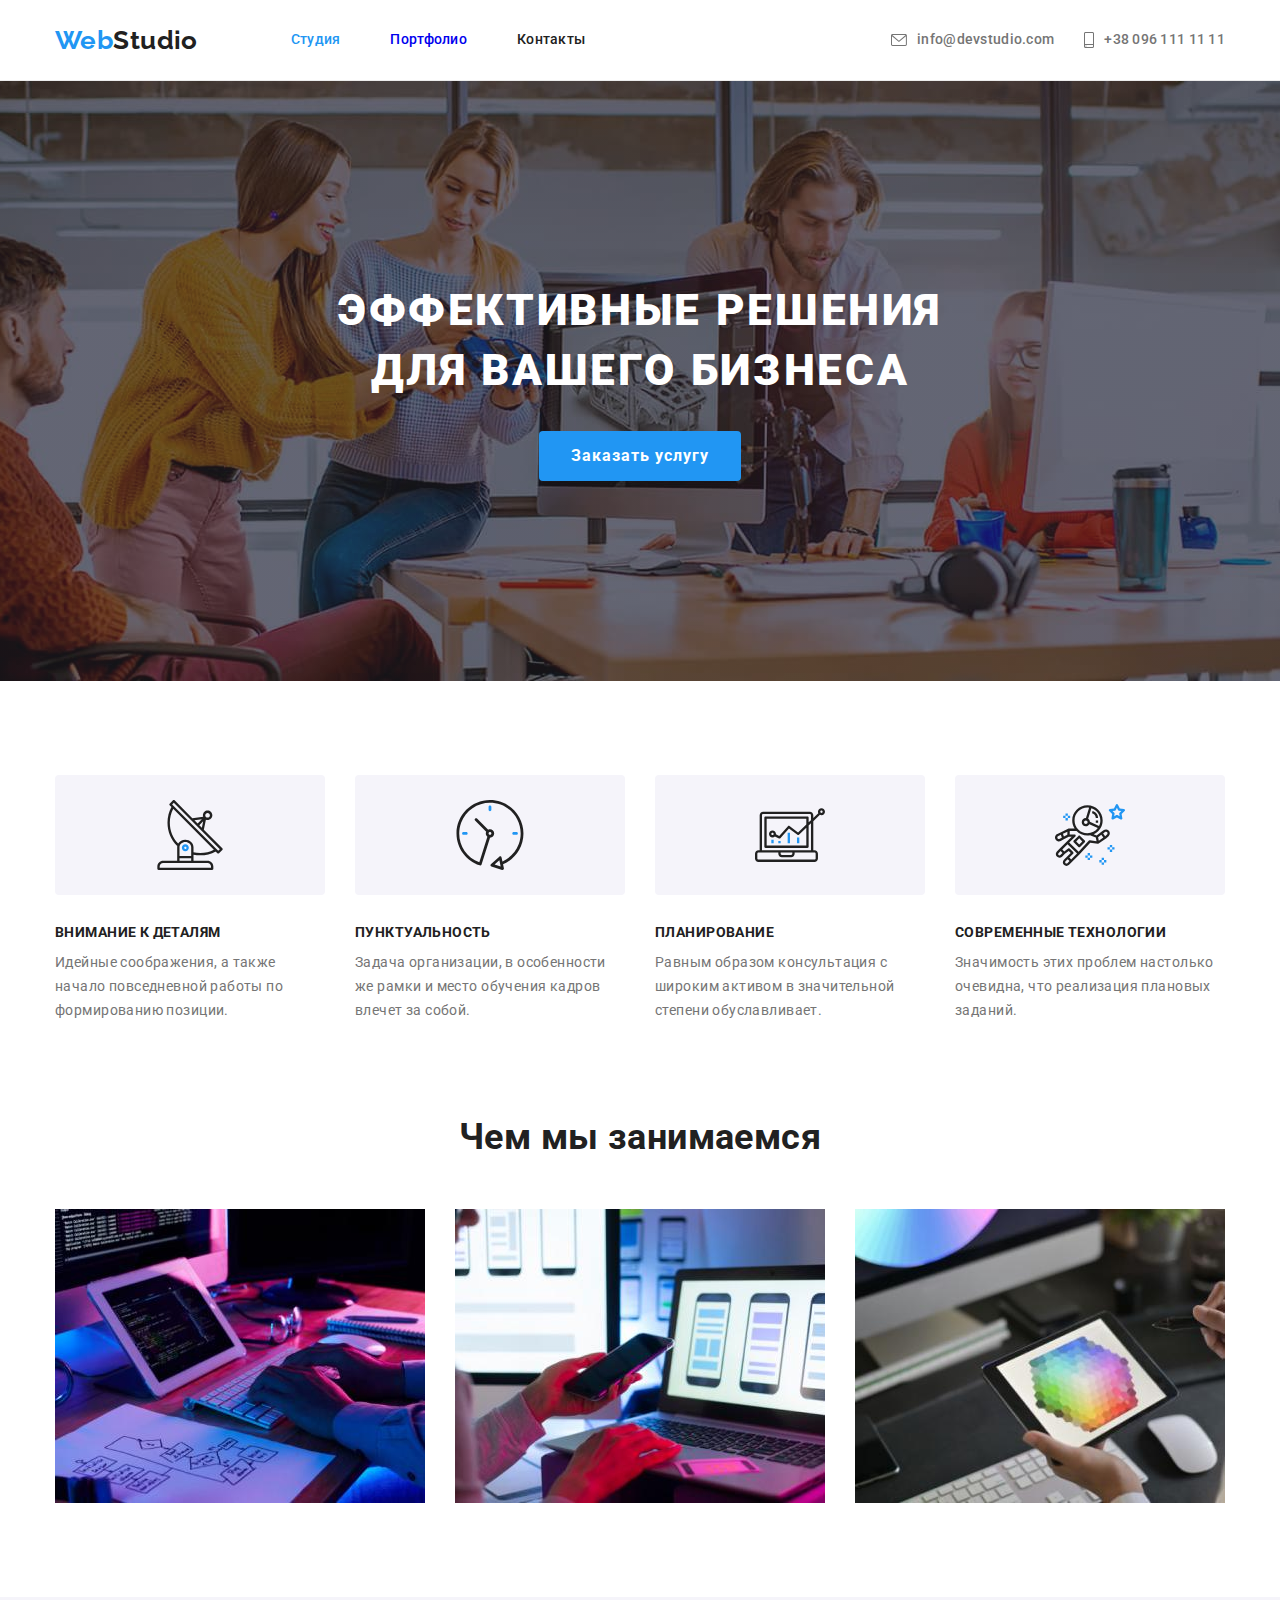
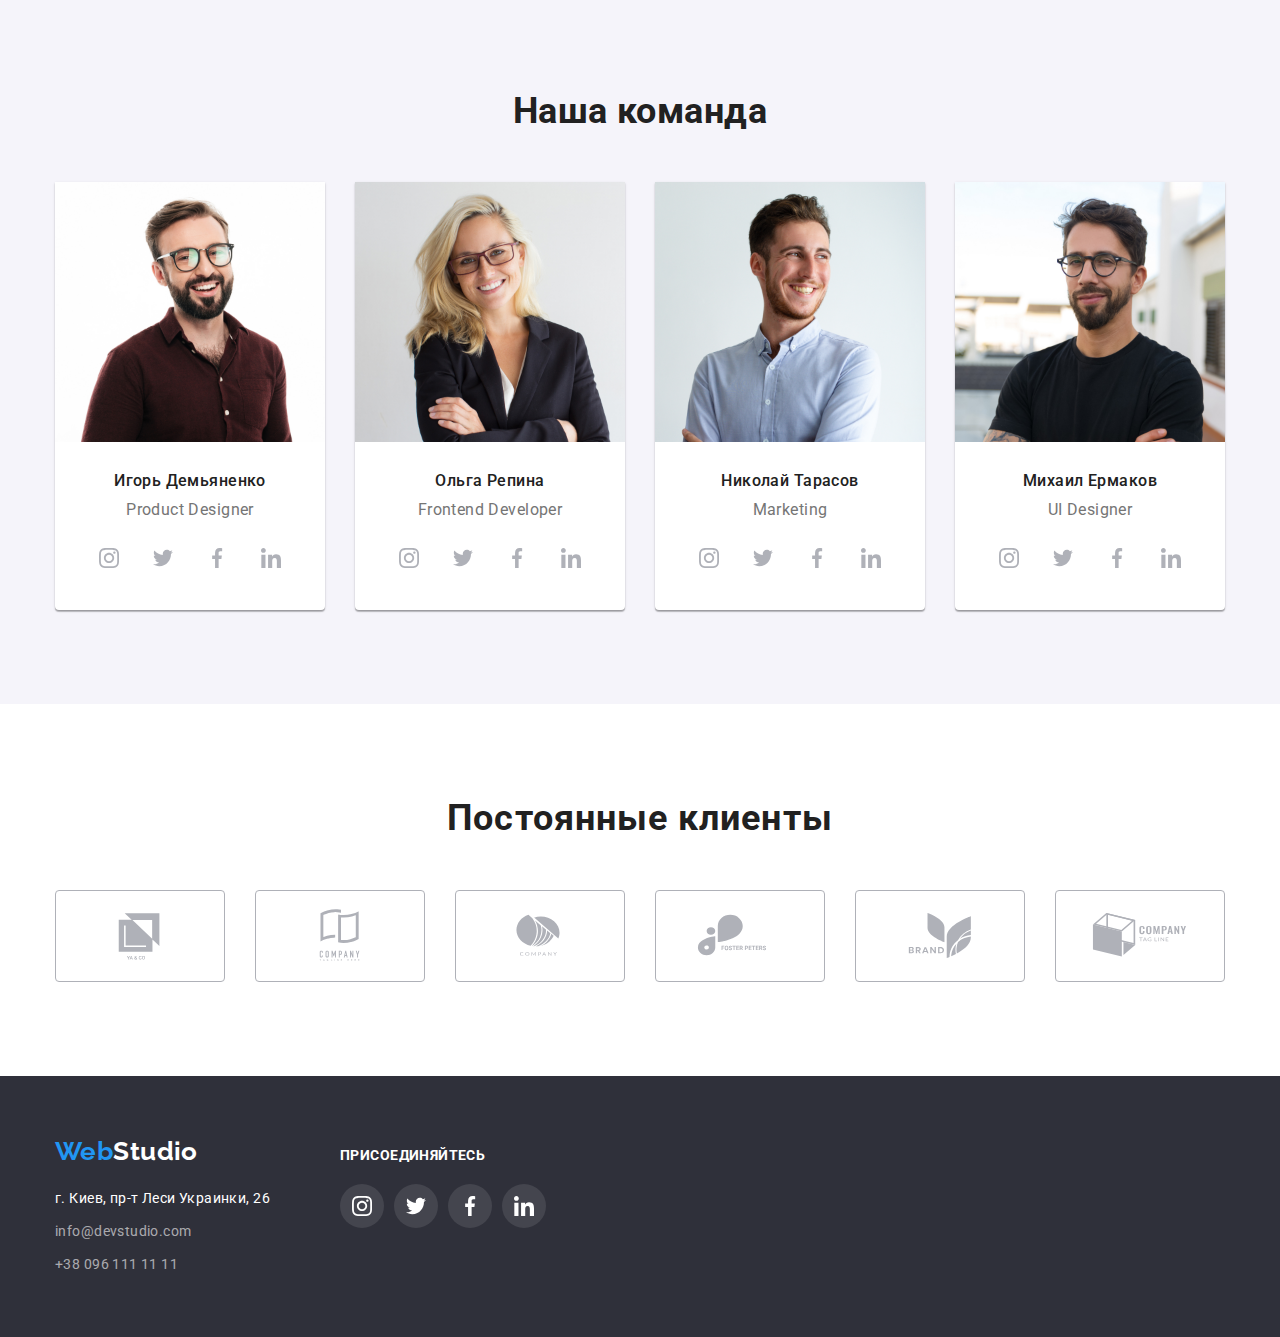
==== commit 5c3d0477: "home-work" ====
--- a/index.html
+++ b/index.html
@@ -26,27 +26,25 @@
             </ul>
        </nav>
             <ul class="items-icon">
-            <li class="icon-item">
-                <a class="envelope" href="">
-                    <svg class="icon-envelope" wight="16" height="12">
+           
+                <li class="items">
+
+                    <a href="mailto:info@devstudio.com" class="social-link-mail">
+                 <svg class="icon-envelope" wight="16" height="12">
                         <use href="./imeges/icons.svg#icon-envelope"></use>
                     </svg>
-                </a>
-            </li>
+                info@devstudio.com</a>
+                </li>
+
                 <li class="items">
-                    <a href="mailto:info@devstudio.com" class="social-link-mail">info@devstudio.com</a>
-                </li>
-
-                <li class="icon-item">
-                    <a class="smartphone" href="">
-               <svg class="icon-smartphone" wight="10" height="16">
+                    <a href="tel:+380961111111" class="social-link-tel">
+                <svg class="icon-smartphone" wight="10" height="16">
                <use href="./imeges/icons.svg#icon-smartphone"></use>
                </svg>
-                    </a>
-                </li>
-                <li class="items"><a href="tel:+380961111111" class="social-link-tel">+38 096 111 11 11</a>
-                </li>
-         </ul>
+                    +38 096 111 11 11</a>
+                </li>
+                
+              </ul>
   
       </div>
     
--- a/css/styles.css
+++ b/css/styles.css
@@ -152,29 +152,57 @@
  }
 
  /* Фон и декоративные элементы в шапкe */
+.item {
+    display: flex;
+}
+
 .items-icon {
     display: flex;
+   
+    align-items: center;
+     margin-left: auto;
+}
+.items + .items {
+    margin-left: 30px;
+}
+.items:hover,.items:focus {
+    fill: var(--accent-color);
+}
+.social-link-mail,.social-link-tel {
+    display: flex;
     justify-content: center;
     align-items: center;
 }
 
-.icon-item:hover {
-
-}
-.envelope,.smartphone {
-   display: block;
-    padding: 32px 0px;
-    
-}
-
-.envelope:hover,.smartphone:hover {
-fill: var(--accent-color);
-}
+.social-link-mail:hover,.social-link-mail:focus,
+.social-link-tel:hover,.social-link-tel:focus {
+    color: var(--accent-color);
+}
+
 .icon-envelope {
+    display: inline-block;
+    width: 16px;
+    height: 12px;
+   fill: var(--titel-text-color);
+  margin-right: 10px;
+}
+
+ .icon-envelope:hover,
+.icon-envelope:focus {
+    fill: var(--accent-color);
+} 
+ .icon-smartphone {
     fill: var(--titel-text-color);
-}
- 
-
+    display: inline-block;
+    width: 10px;
+    height: 16px;
+    margin-right: 10px;
+ }
+
+.icon-smartphone:hover,
+.icon-smartphone:focus {
+    fill: var(--accent-color);
+} 
 
    /* Заказать услугу */
 
@@ -413,6 +441,7 @@
 }
 
 .icon-teams-links {
+  
     width: 44px;
     height: 44px; 
     margin-right: 10px;
@@ -423,14 +452,16 @@
 }
 
 .icon-teams-link {
-   fill: #AFB1B8;
+    display: flex;
+    align-items: center;
+    justify-content: center;
+    fill: #AFB1B8;
     width: 100%;
     height: 100%; 
     border-radius: 50%;    
 }
 
-.icon-teams-link:hover,.icon-teams-link:focus
- {
+.icon-teams-link:hover,.icon-teams-link:focus {
     fill: var(--primary-white-color);
     background-color: var(--accent-color);
 }
@@ -456,38 +487,45 @@
 .logo-clients {
     display: flex;
     margin-left: auto;
-    margin-right: auto; 
-    
-}
-
-.logo-link{
+    margin-right: auto;  
+
+}
+.logo-clients-link {
+    width: 170px;
+    height: 92px;
+    margin-right: 30px;
+}
+
+.logo-clients-link:nth-child(6n) {
+    margin-right: 0px;
+}
+
+.logo-link {
 display: flex;
 justify-content: center;
-width: 170px;
-height: 92px; 
+align-items: center;
+width: 100%;
+height: 100%;
+ 
 fill: rgba(175, 177, 184, 1);
 border: 1px solid rgba(175, 177, 184, 1);
 border-radius: 4px;
-margin-right: 30px;
-}
-
-.logo-link:nth-child(6n) {
-    margin-right: 0px;
-}
+}
+
+
+    
 .logo-link:hover,.logo-link:focus {
     fill: var(--accent-color);
     border: 1px solid #2196F3;
 }
 .icon-logo {
 fill:rgba(175, 177, 184, 1);
-margin: auto;
-background-size: cover;
-background-position: center;
 } 
 
-.icon-logo :hover {
+.icon-logo:hover,.icon-logo:focus {
     fill: var(--accent-color);
 }
+
 /* Подвал */
 
 .footer {
@@ -538,13 +576,14 @@
 }
 
 .social-click {
- display: inline;
+    display: inline;
     font-size: 14px;
     line-height: 1.14;
     letter-spacing: 0.03em;
     text-transform: uppercase;
-    
-}
+    font-weight: 700;     
+}
+
 .icon-footer {
    margin-top: 20px;
 }
@@ -556,20 +595,29 @@
 
 .icon-footer {
     display: flex;
+    align-items: center;
+    justify-content: center;
 }
 .class-footer {
     width: 44px;
     height: 44px;
-    margin-right: 10px; 
-     
+    margin-right: 10px;     
+}
+
+.class-footer:nth-child(4) {
+    margin-right: 0px;
 }
 .icon-footer-link {
-  
-    border-radius: 50%;
+    display: flex;
+    align-items: center;
+    justify-content: center;
+    width: 100%;
+    height: 100%;
+    border-radius:50%;
     fill: var(--primary-white-color);
-     background-color:rgba(255, 255, 255, 0.1); 
-}
-.icon-footer-link:hover {
+    background-color:rgba(255, 255, 255, 0.1); 
+}
+.icon-footer-link:hover,.icon-footer-link:focus {
     background-color: var(--accent-color);
     border-radius: 50%;
 }
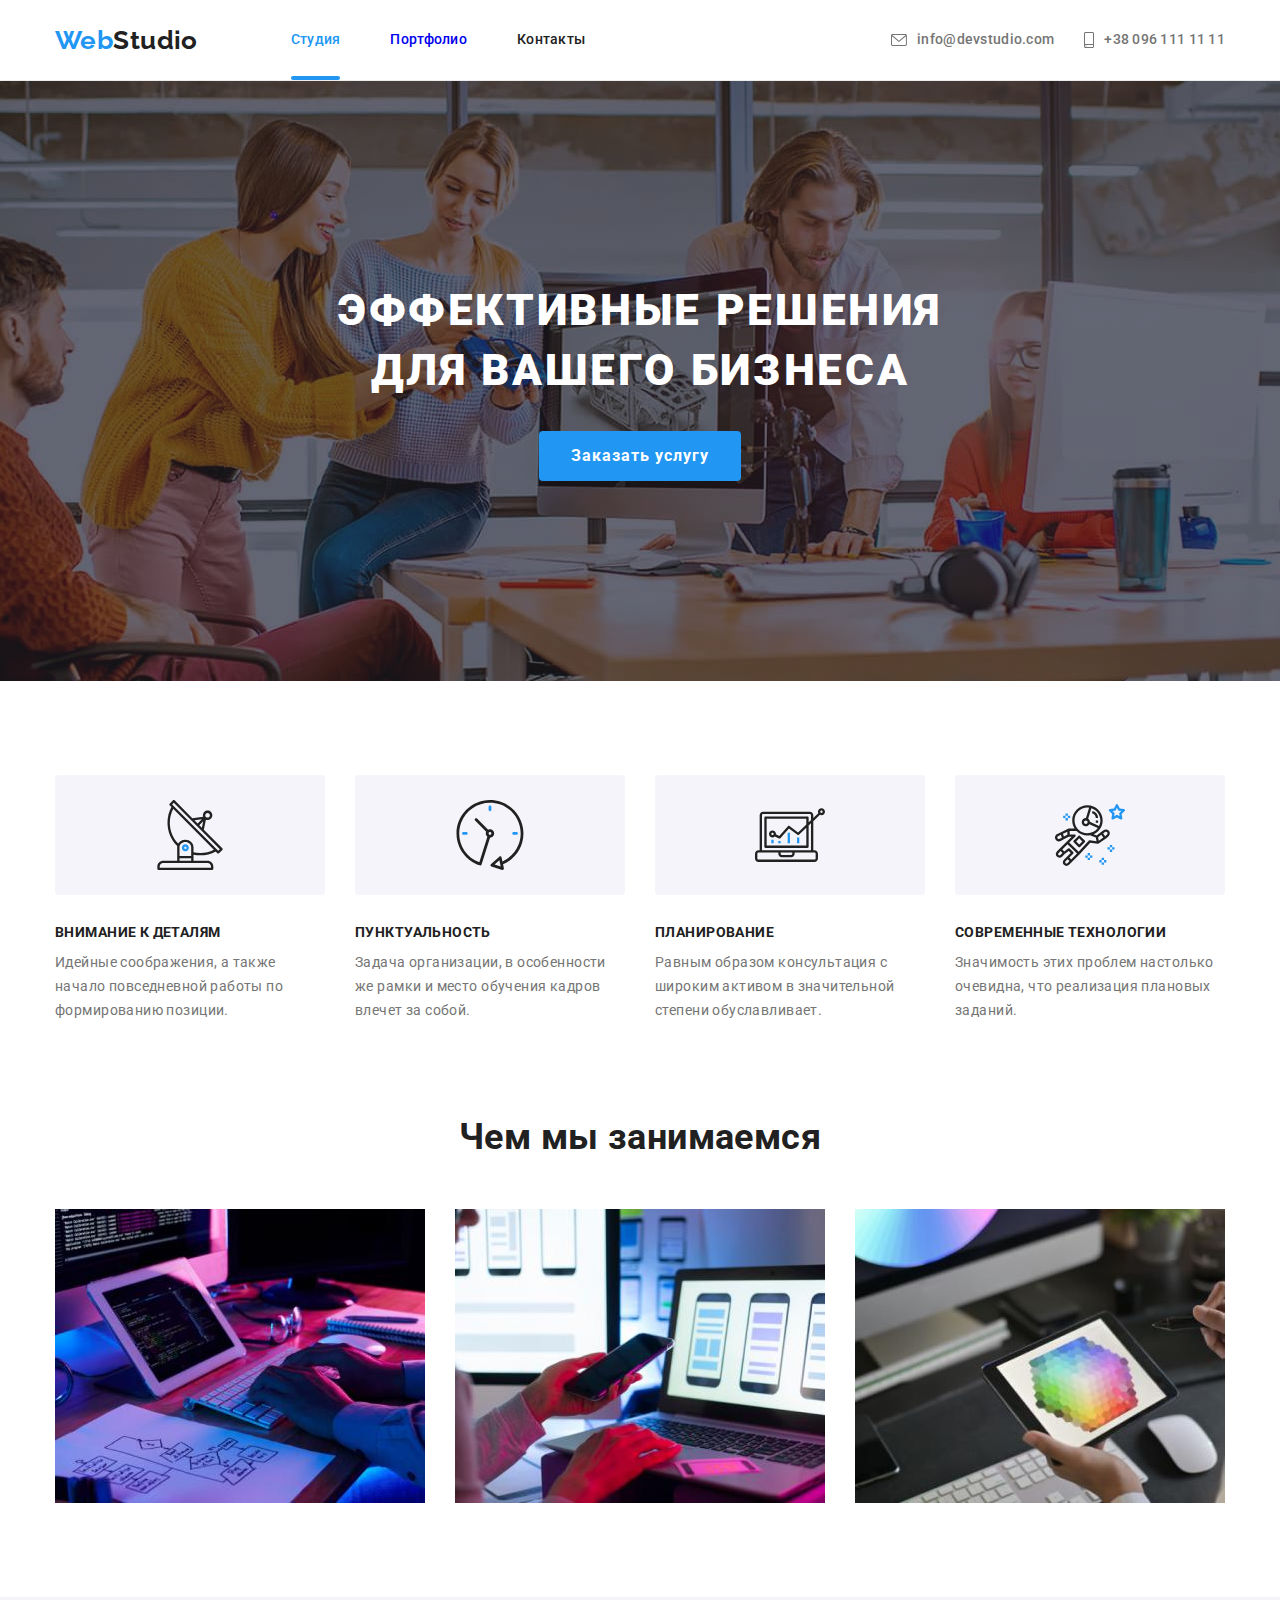
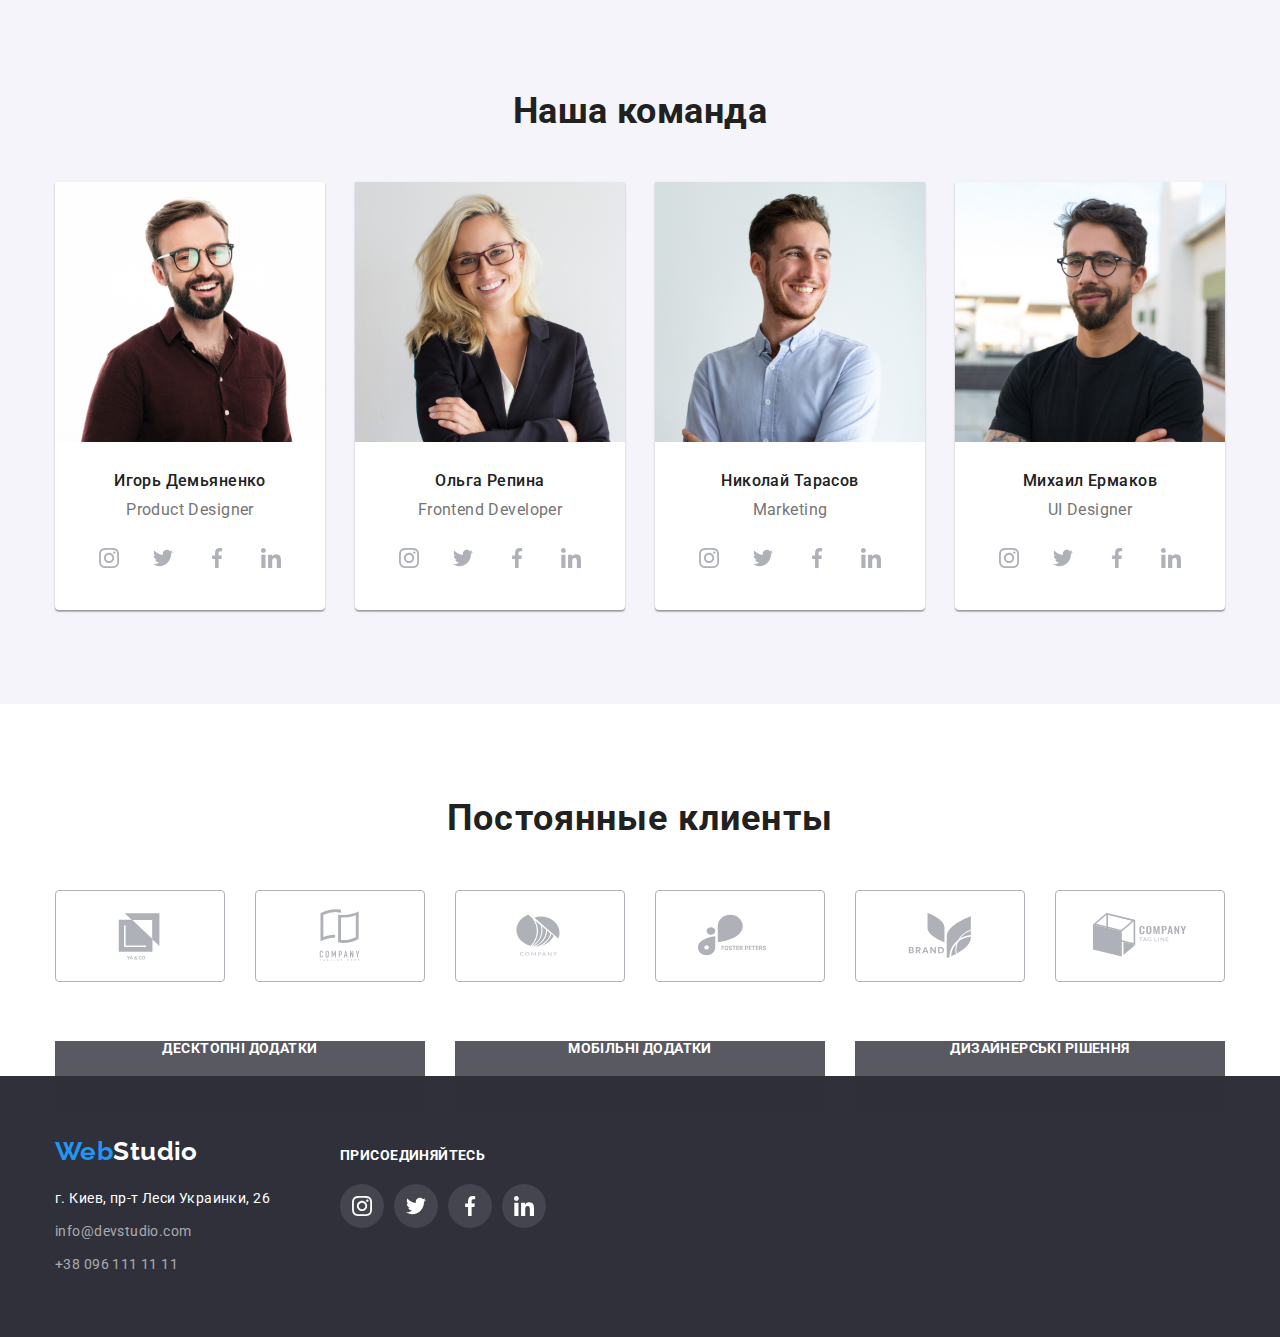
==== commit cb2eeda5: "nbvg vbnb" ====
--- a/index.html
+++ b/index.html
@@ -115,14 +115,33 @@
       <h2 class="work">Чем мы занимаемся</h2>
           <ul class="gallery">
          <li class="foto">
-         <img src="./imeges/box1.jpg" alt="робота на компьютере" width="370">
-        </li>
-           <li class="foto">
+            <div class="foto-foun">
+             <img src="./imeges/box1.jpg" alt="робота на компьютере" width="370">
+       
+             <div class="foun">
+         <p class="foun-text">Десктопні додатки</p>
+    </div>
+     </div>
+  </li>
+  
+  <li class="foto">
+    <div class="foto-foun">
             <img src="./imeges/box2.jpg" alt="на экране ноутбука изображение мобильных телефонов" width="370">
-        </li>
+    <div class="foun">
+            <p class="foun-text">Мобільні додатки</p>
+        </div>
+     </div>
+          </li>
+          
           <li class="foto">
-            <img src="./imeges/box3.jpg" alt="на экране планшета изображена разноцветная геометрическая фигура" width="370">
-           </li> 
+            <div class="foto-foun">
+       <img src="./imeges/box3.jpg" alt="на экране планшета изображена разноцветная геометрическая фигура" width="370">
+        
+       <div class="foun">
+        <p class="foun-text">Дизайнерські рішення</p>
+        </div> 
+     </div>
+       </li> 
         </ul>
   
     </div>
--- a/css/styles.css
+++ b/css/styles.css
@@ -77,6 +77,9 @@
     line-height: 1.14;
     letter-spacing: 0.02em;
     cursor: pointer;
+
+
+    transition: color 250ms cubic-bezier(0.4, 0, 0.2, 1);
 }
 
 .contacts :visited {
@@ -88,7 +91,26 @@
 
 .contacts .contacts-link.current {
     color: var(--accent-color);
+    
+    position: relative;
+    display: block;
+   
 }   
+
+.contacts .contacts-link.current::after {
+    content: "";
+    display: block;
+    width: 100%;
+    height: 4px;
+    background-color: var(--accent-color);
+    border-radius: 2px;
+    left: 0;
+    bottom: 0;
+
+    position: absolute;
+    transition: background-color 250ms cubic-bezier(0.4, 0, 0.2, 1);
+    
+}
 
 .social-link-mail,.social-link-tel {
     color: var(--titel-text-color);
@@ -98,6 +120,10 @@
         letter-spacing: 0.02em;
     }
 
+  .social-link {
+        transition: color 250ms cubic-bezier(0.4, 0, 0.2, 1);
+}
+
  .social-link:hover,.social-link:focus {
     color: var(--accent-color);
  }
@@ -160,11 +186,16 @@
     display: flex;
    
     align-items: center;
-     margin-left: auto;
+    margin-left: auto;
 }
 .items + .items {
     margin-left: 30px;
 }
+
+.items {
+transition: fill 250ms cubic-bezier(0.4, 0, 0.2, 1);
+}
+
 .items:hover,.items:focus {
     fill: var(--accent-color);
 }
@@ -172,6 +203,9 @@
     display: flex;
     justify-content: center;
     align-items: center;
+
+    transition: color 250ms cubic-bezier(0.4, 0, 0.2, 1);
+    
 }
 
 .social-link-mail:hover,.social-link-mail:focus,
@@ -185,6 +219,8 @@
     height: 12px;
    fill: var(--titel-text-color);
   margin-right: 10px;
+
+transition: fill 250ms cubic-bezier(0.4, 0, 0.2, 1);
 }
 
  .icon-envelope:hover,
@@ -197,6 +233,9 @@
     width: 10px;
     height: 16px;
     margin-right: 10px;
+
+    transition: fill 250ms cubic-bezier(0.4, 0, 0.2, 1);
+    
  }
 
 .icon-smartphone:hover,
@@ -249,6 +288,9 @@
         margin: 0px auto;
         padding: 10px 32px 10px 32px;
         letter-spacing: 0.06em;
+
+        transition: background-color 250ms cubic-bezier(0.4, 0, 0.2, 1);
+        
 }
 
 .post-button:hover,.post-button:focus {
@@ -353,13 +395,42 @@
     width: 370px;
     margin-right: 30px;
     margin-bottom: 0px;
-
 }
 .foto:nth-child(3) {
     margin-right: 0px;
     padding-right: 0px;
 }
 
+/* Переходы и анимац. в разделе чем мы занимаемся  */
+.foto-foun {  
+     position: relative;
+}
+    
+.foun {
+  
+    width: 370px;
+    height: 70px;
+    left: 615px;
+    top: 1432px;
+
+    background: rgba(47, 48, 58, 0.8);
+   
+    position: absolute;
+    left: 0;
+
+}
+
+
+.foun-text {
+        font-weight: 700;
+        font-size: 14px;
+        line-height: 1.14;
+        text-align: center;
+        letter-spacing: 0.03em;
+        text-transform: uppercase;
+        
+        color: var(--primary-white-color);          
+}
 
 
 /* Фон и декор. ел. в разделе особенности. */
@@ -459,6 +530,10 @@
     width: 100%;
     height: 100%; 
     border-radius: 50%;    
+
+    transition: fill 250ms cubic-bezier(0.4, 0, 0.2, 1);
+    transition: background-color 250ms cubic-bezier(0.4, 0, 0.2, 1);
+    
 }
 
 .icon-teams-link:hover,.icon-teams-link:focus {
@@ -510,6 +585,9 @@
 fill: rgba(175, 177, 184, 1);
 border: 1px solid rgba(175, 177, 184, 1);
 border-radius: 4px;
+
+transition: fill 250ms cubic-bezier(0.4, 0, 0.2, 1);
+
 }
 
 
@@ -520,6 +598,8 @@
 }
 .icon-logo {
 fill:rgba(175, 177, 184, 1);
+
+transition: fill 250ms cubic-bezier(0.4, 0, 0.2, 1);
 } 
 
 .icon-logo:hover,.icon-logo:focus {
@@ -615,7 +695,10 @@
     height: 100%;
     border-radius:50%;
     fill: var(--primary-white-color);
-    background-color:rgba(255, 255, 255, 0.1); 
+    background-color:rgba(255, 255, 255, 0.1);
+    
+    transition: background-color 250ms cubic-bezier(0.4, 0, 0.2, 1);
+    
 }
 .icon-footer-link:hover,.icon-footer-link:focus {
     background-color: var(--accent-color);
@@ -650,6 +733,24 @@
     padding-bottom: 0px;  
 }
 
+
+
+.button-iten
+{   padding: 6px 22px;
+     border: none;
+     border-radius: 4px;
+
+    background-color: var(--select-button-color);
+    font-weight: 500;
+    font-size: 16px;
+    line-height: 1.62;
+    text-align: center;
+    cursor: pointer;
+
+    transition: color 250ms cubic-bezier(0.4, 0, 0.2, 1);
+    transition: background-color 250ms cubic-bezier(0.4, 0, 0.2, 1);
+    
+}
 
 .button-iten:hover,.button-iten:focus 
 {
@@ -659,21 +760,13 @@
     /* .button-iten :not(:nth-child(5n)) {
     margin-right: 8px;
 } */
-.button-iten
-{   padding: 6px 22px;
-     border: none;
-     border-radius: 4px;
-
-    background-color: var(--select-button-color);
-    font-weight: 500;
-    font-size: 16px;
-    line-height: 1.62;
-    text-align: center;
-    cursor: pointer;
-}
-
 
 /* Тень в портфолио (кнопки-ховер) */
+.buttons {
+    transition: box-shadow 250ms cubic-bezier(0.4, 0, 0.2, 1);
+    
+}
+
 .buttons :hover,.buttons :focus {
     box-shadow: 0px 3px 1px rgba(0, 0, 0, 0.1), 
     0px 1px 2px rgba(0, 0, 0, 0.08),
@@ -747,6 +840,8 @@
 .project-link {
     display: block;
     cursor: pointer;
+
+    transition: box-shadow 250ms cubic-bezier(0.4, 0, 0.2, 1);
 }
 .project-link:hover,.project-link:focus {
     
